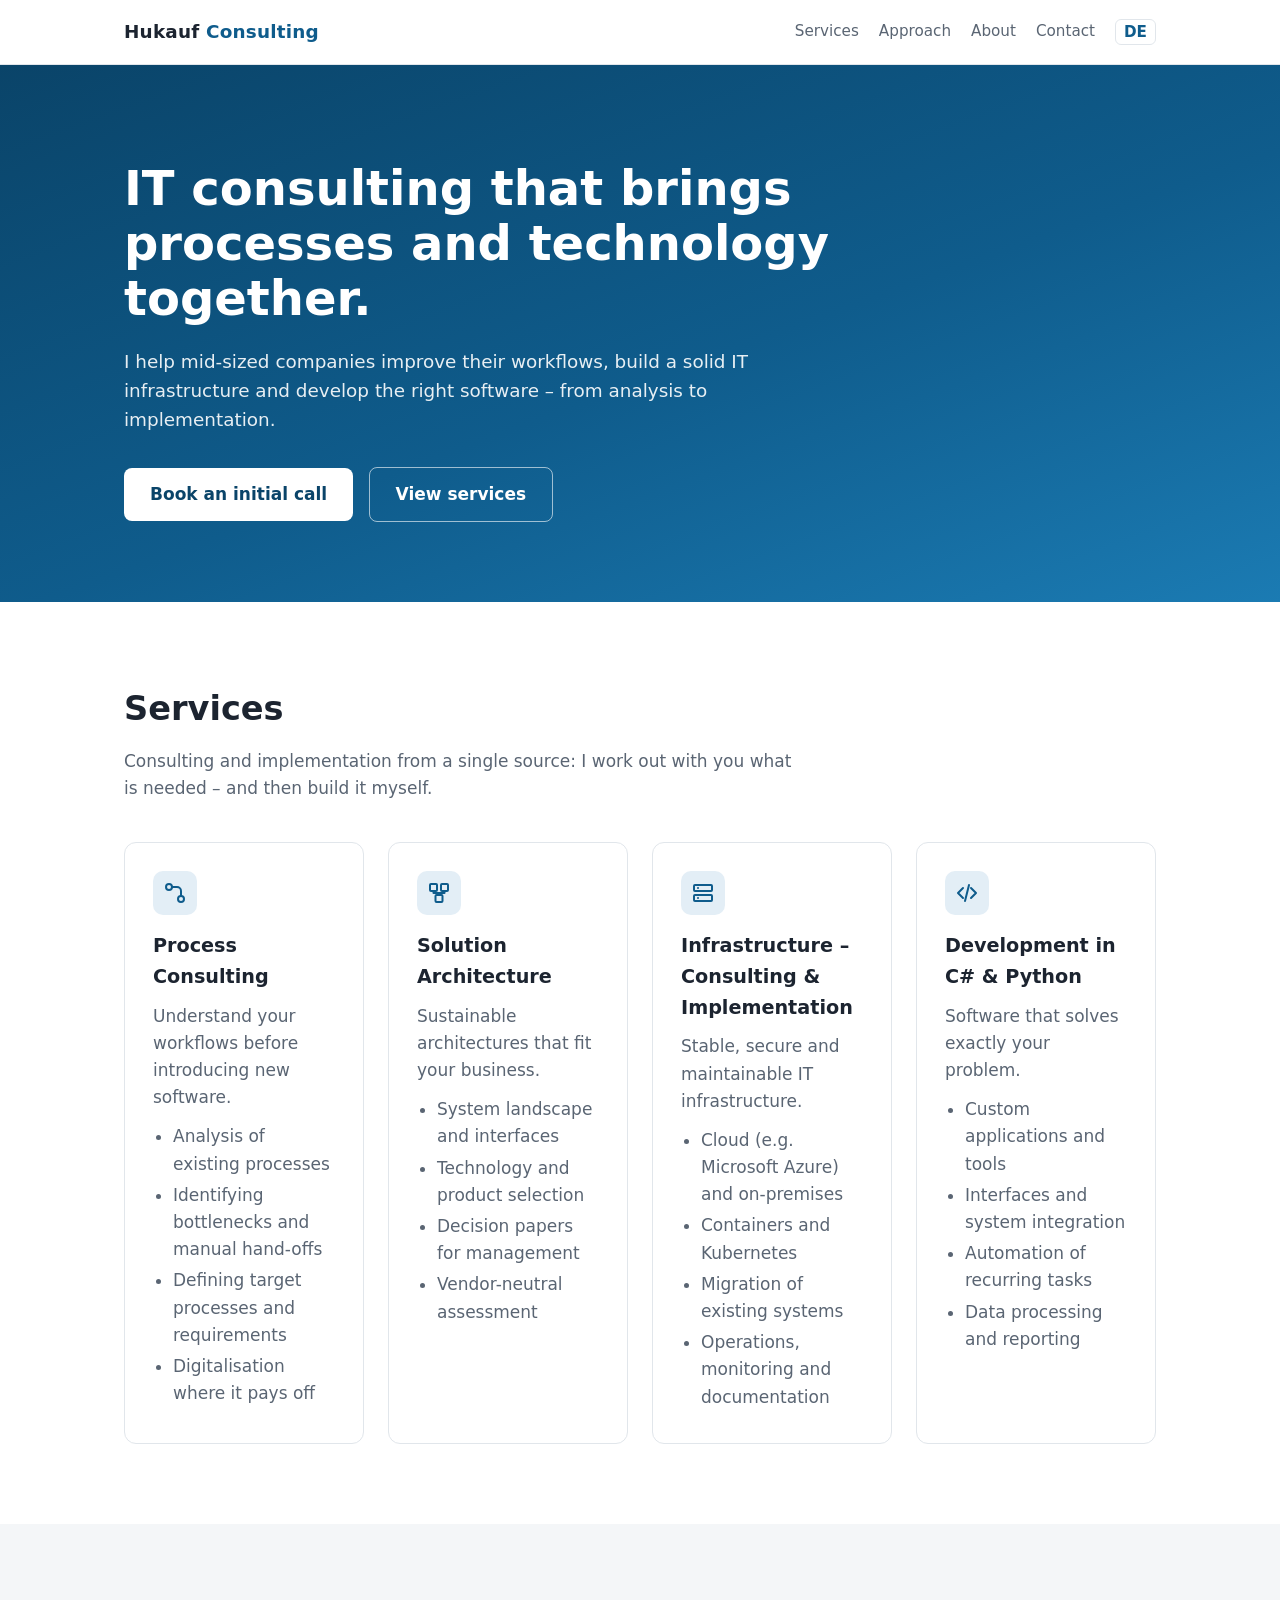
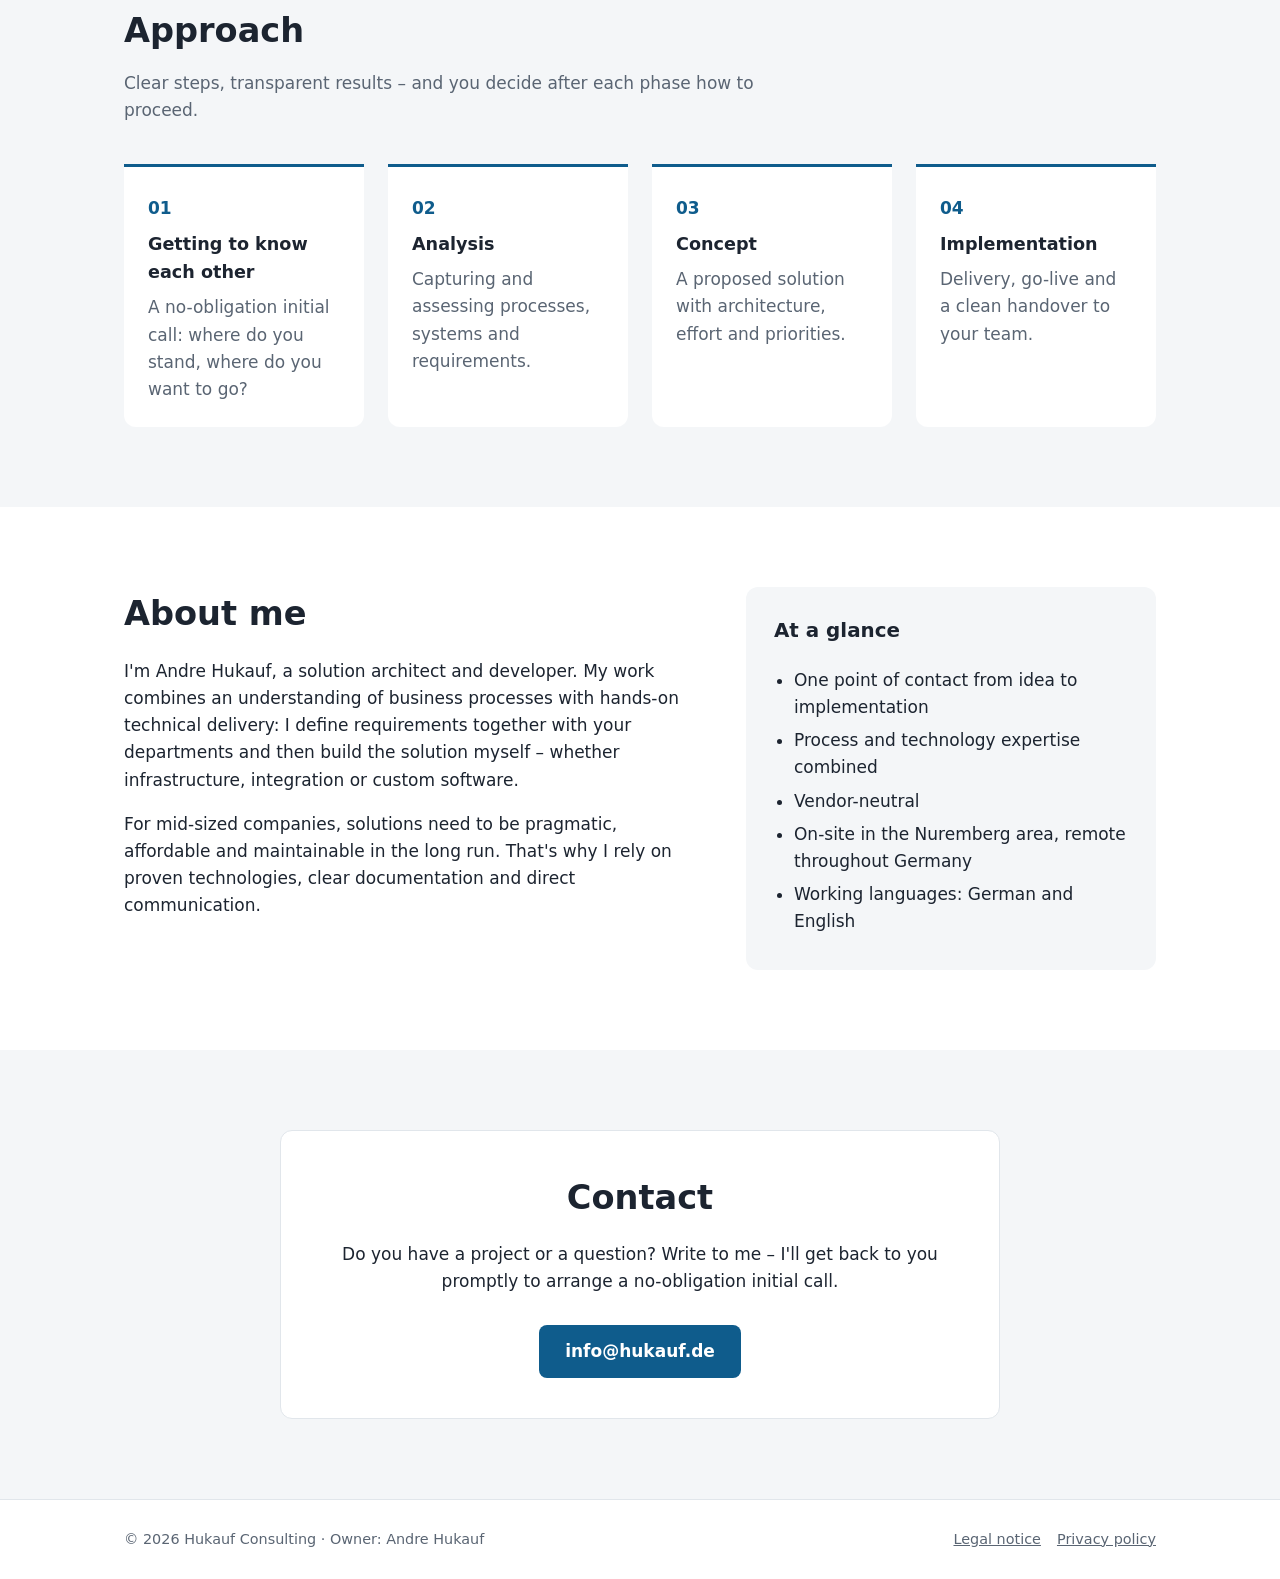
==== en/index.html @ 5e7fdeb1 "404-Seite, App-Icon und Barrierefreiheit - Zweisprachige 404-Seite - favicon.svg und apple-touch-ico" ====
<!DOCTYPE html>
<html lang="en">
<head>
  <meta charset="utf-8">
  <meta name="viewport" content="width=device-width, initial-scale=1">
  <title>Hukauf Consulting – IT &amp; Process Consulting in Nuremberg, Germany</title>
  <meta name="description" content="Hukauf Consulting: process consulting, solution architecture, IT infrastructure and software development in C# and Python for mid-sized companies – based near Nuremberg, Germany, working on-site and remotely.">
  <link rel="canonical" href="https://www.hukauf.de/en/">
  <link rel="alternate" hreflang="de" href="https://www.hukauf.de/">
  <link rel="alternate" hreflang="en" href="https://www.hukauf.de/en/">
  <link rel="alternate" hreflang="x-default" href="https://www.hukauf.de/">
  <link rel="stylesheet" href="../style.css">
  <meta property="og:type" content="website">
  <meta property="og:locale" content="en_US">
  <meta property="og:locale:alternate" content="de_DE">
  <meta property="og:site_name" content="Hukauf Consulting">
  <meta property="og:title" content="Hukauf Consulting – IT &amp; Process Consulting">
  <meta property="og:description" content="Process consulting, solution architecture, IT infrastructure and development in C# &amp; Python for mid-sized companies.">
  <meta property="og:url" content="https://www.hukauf.de/en/">
  <meta property="og:image" content="https://www.hukauf.de/og-image.png">
  <meta property="og:image:width" content="1200">
  <meta property="og:image:height" content="630">
  <meta name="twitter:card" content="summary_large_image">
  <script type="application/ld+json">
  {
    "@context": "https://schema.org",
    "@type": "ProfessionalService",
    "name": "Hukauf Consulting",
    "url": "https://www.hukauf.de/en/",
    "image": "https://www.hukauf.de/og-image.png",
    "email": "info@hukauf.de",
    "telephone": "+49 9152 9214561",
    "founder": { "@type": "Person", "name": "Andre Hukauf" },
    "address": {
      "@type": "PostalAddress",
      "streetAddress": "Am Schlosspark 9",
      "postalCode": "91247",
      "addressLocality": "Vorra",
      "addressRegion": "Bavaria",
      "addressCountry": "DE"
    },
    "areaServed": [
      { "@type": "City", "name": "Nuremberg" },
      { "@type": "AdministrativeArea", "name": "Middle Franconia" },
      { "@type": "Country", "name": "Germany" }
    ],
    "knowsAbout": ["Process consulting", "Solution architecture", "IT infrastructure", "Microsoft Azure", "Kubernetes", "C#", "Python"],
    "description": "Process consulting, solution architecture, IT infrastructure and software development in C# and Python for mid-sized companies."
  }
  </script>
  <link rel="icon" href="/favicon.svg" type="image/svg+xml">
  <link rel="apple-touch-icon" href="/apple-touch-icon.png">
  <meta name="theme-color" content="#0f5c8c">
</head>
<body>
<a class="skip-link" href="#main">Skip to content</a>

<header class="site-header">
  <div class="container">
    <a class="logo" href="#main">Hukauf <span>Consulting</span></a>
    <nav class="nav" aria-label="Main navigation">
      <a href="#services">Services</a>
      <a href="#approach">Approach</a>
      <a href="#about">About</a>
      <a href="#contact">Contact</a>
      <a class="lang" href="../" hreflang="de" lang="de" title="Deutsche Version">DE</a>
    </nav>
  </div>
</header>

<main id="main">

  <section class="hero">
    <div class="container">
      <h1>IT consulting that brings processes and technology together.</h1>
      <p>I help mid-sized companies improve their workflows, build a solid IT infrastructure and develop the right software – from analysis to implementation.</p>
      <a class="btn" href="#contact">Book an initial call</a>
      <a class="btn btn-secondary" href="#services">View services</a>
    </div>
  </section>

  <section id="services">
    <div class="container">
      <h2 class="section-title">Services</h2>
      <p class="section-lead">Consulting and implementation from a single source: I work out with you what is needed – and then build it myself.</p>

      <div class="grid">
        <div class="card">
          <div class="icon" aria-hidden="true">
            <svg aria-hidden="true" focusable="false" viewBox="0 0 24 24" fill="none" stroke="currentColor" stroke-width="2" stroke-linecap="round" stroke-linejoin="round"><circle cx="6" cy="6" r="3"/><circle cx="18" cy="18" r="3"/><path d="M9 6h5a4 4 0 0 1 4 4v5"/></svg>
          </div>
          <h3>Process Consulting</h3>
          <p>Understand your workflows before introducing new software.</p>
          <ul>
            <li>Analysis of existing processes</li>
            <li>Identifying bottlenecks and manual hand-offs</li>
            <li>Defining target processes and requirements</li>
            <li>Digitalisation where it pays off</li>
          </ul>
        </div>

        <div class="card">
          <div class="icon" aria-hidden="true">
            <svg aria-hidden="true" focusable="false" viewBox="0 0 24 24" fill="none" stroke="currentColor" stroke-width="2" stroke-linecap="round" stroke-linejoin="round"><rect x="3" y="3" width="7" height="7" rx="1"/><rect x="14" y="3" width="7" height="7" rx="1"/><rect x="8.5" y="14" width="7" height="7" rx="1"/><path d="M6.5 10v2h11v-2M12 12v2"/></svg>
          </div>
          <h3>Solution Architecture</h3>
          <p>Sustainable architectures that fit your business.</p>
          <ul>
            <li>System landscape and interfaces</li>
            <li>Technology and product selection</li>
            <li>Decision papers for management</li>
            <li>Vendor-neutral assessment</li>
          </ul>
        </div>

        <div class="card">
          <div class="icon" aria-hidden="true">
            <svg aria-hidden="true" focusable="false" viewBox="0 0 24 24" fill="none" stroke="currentColor" stroke-width="2" stroke-linecap="round" stroke-linejoin="round"><rect x="3" y="4" width="18" height="6" rx="1"/><rect x="3" y="14" width="18" height="6" rx="1"/><path d="M7 7h.01M7 17h.01"/></svg>
          </div>
          <h3>Infrastructure – Consulting &amp; Implementation</h3>
          <p>Stable, secure and maintainable IT infrastructure.</p>
          <ul>
            <li>Cloud (e.g. Microsoft Azure) and on-premises</li>
            <li>Containers and Kubernetes</li>
            <li>Migration of existing systems</li>
            <li>Operations, monitoring and documentation</li>
          </ul>
        </div>

        <div class="card">
          <div class="icon" aria-hidden="true">
            <svg aria-hidden="true" focusable="false" viewBox="0 0 24 24" fill="none" stroke="currentColor" stroke-width="2" stroke-linecap="round" stroke-linejoin="round"><path d="M8 7l-5 5 5 5M16 7l5 5-5 5M14 4l-4 16"/></svg>
          </div>
          <h3>Development in C# &amp; Python</h3>
          <p>Software that solves exactly your problem.</p>
          <ul>
            <li>Custom applications and tools</li>
            <li>Interfaces and system integration</li>
            <li>Automation of recurring tasks</li>
            <li>Data processing and reporting</li>
          </ul>
        </div>
      </div>
    </div>
  </section>

  <section id="approach" class="alt">
    <div class="container">
      <h2 class="section-title">Approach</h2>
      <p class="section-lead">Clear steps, transparent results – and you decide after each phase how to proceed.</p>

      <div class="steps">
        <div class="step">
          <h3>Getting to know each other</h3>
          <p>A no-obligation initial call: where do you stand, where do you want to go?</p>
        </div>
        <div class="step">
          <h3>Analysis</h3>
          <p>Capturing and assessing processes, systems and requirements.</p>
        </div>
        <div class="step">
          <h3>Concept</h3>
          <p>A proposed solution with architecture, effort and priorities.</p>
        </div>
        <div class="step">
          <h3>Implementation</h3>
          <p>Delivery, go-live and a clean handover to your team.</p>
        </div>
      </div>
    </div>
  </section>

  <section id="about">
    <div class="container about">
      <div>
        <h2 class="section-title">About me</h2>
        <p>I'm Andre Hukauf, a solution architect and developer. My work combines an understanding of business processes with hands-on technical delivery: I define requirements together with your departments and then build the solution myself – whether infrastructure, integration or custom software.</p>
        <p>For mid-sized companies, solutions need to be pragmatic, affordable and maintainable in the long run. That's why I rely on proven technologies, clear documentation and direct communication.</p>
      </div>
      <div class="facts">
        <h3>At a glance</h3>
        <ul>
          <li>One point of contact from idea to implementation</li>
          <li>Process and technology expertise combined</li>
          <li>Vendor-neutral</li>
          <li>On-site in the Nuremberg area, remote throughout Germany</li>
          <li>Working languages: German and English</li>
        </ul>
      </div>
    </div>
  </section>

  <section id="contact" class="alt">
    <div class="container">
      <div class="contact-box">
        <h2 class="section-title">Contact</h2>
        <p>Do you have a project or a question? Write to me – I'll get back to you promptly to arrange a no-obligation initial call.</p>
        <a class="btn" href="mailto:info@hukauf.de">info@hukauf.de</a>
      </div>
    </div>
  </section>

</main>

<footer class="site-footer">
  <div class="container">
    <span>© 2026 Hukauf Consulting · Owner: Andre Hukauf</span>
    <span><a href="legal-notice.html">Legal notice</a><a href="privacy.html">Privacy policy</a></span>
  </div>
</footer>

</body>
</html>
---- style.css ----
:root {
  --bg: #ffffff;
  --bg-alt: #f4f6f8;
  --text: #1c2430;
  --muted: #5a6573;
  --accent: #0f5c8c;
  --accent-dark: #0a4469;
  --border: #e1e6eb;
  --radius: 12px;
  --max: 1080px;
}

* { box-sizing: border-box; }

html { scroll-behavior: smooth; }

@media (prefers-reduced-motion: reduce) {
  html { scroll-behavior: auto; }
}

/* Barrierefreiheit */
.skip-link {
  position: absolute;
  left: 12px;
  top: -60px;
  z-index: 100;
  background: var(--accent-dark);
  color: #fff;
  padding: 10px 16px;
  border-radius: 6px;
  font-weight: 600;
  text-decoration: none;
}
.skip-link:focus { top: 12px; color: #fff; }

a:focus-visible,
button:focus-visible {
  outline: 3px solid var(--accent);
  outline-offset: 3px;
  border-radius: 4px;
}
.hero a:focus-visible { outline-color: #ffffff; }

#main, section[id] { scroll-margin-top: 80px; }

body {
  margin: 0;
  font-family: system-ui, -apple-system, "Segoe UI", Roboto, "Helvetica Neue", Arial, sans-serif;
  font-size: 17px;
  line-height: 1.6;
  color: var(--text);
  background: var(--bg);
}

a { color: var(--accent); }
a:hover { color: var(--accent-dark); }

.container {
  width: 100%;
  max-width: var(--max);
  margin: 0 auto;
  padding: 0 24px;
}

/* Header */
.site-header {
  position: sticky;
  top: 0;
  z-index: 10;
  background: rgba(255, 255, 255, 0.95);
  border-bottom: 1px solid var(--border);
  backdrop-filter: blur(6px);
}
.site-header .container {
  display: flex;
  align-items: center;
  justify-content: space-between;
  min-height: 64px;
  gap: 16px;
  flex-wrap: wrap;
}
.logo {
  font-weight: 700;
  font-size: 1.15rem;
  color: var(--text);
  text-decoration: none;
  letter-spacing: 0.2px;
}
.logo span { color: var(--accent); }
.nav { display: flex; gap: 20px; flex-wrap: wrap; }
.nav a {
  color: var(--muted);
  text-decoration: none;
  font-size: 0.95rem;
}
.nav a:hover { color: var(--accent); }
.nav a.lang {
  border: 1px solid var(--border);
  border-radius: 6px;
  padding: 0 8px;
  font-weight: 600;
  color: var(--accent);
}

/* Hero */
.hero {
  padding: 96px 0 80px;
  background: linear-gradient(160deg, #0a4469 0%, #0f5c8c 55%, #1b7bb3 100%);
  color: #fff;
}
.hero h1 {
  font-size: clamp(2rem, 4.5vw, 3rem);
  line-height: 1.15;
  margin: 0 0 20px;
  max-width: 760px;
}
.hero p {
  font-size: 1.15rem;
  max-width: 680px;
  margin: 0 0 32px;
  color: rgba(255, 255, 255, 0.9);
}
.btn {
  display: inline-block;
  padding: 13px 26px;
  border-radius: 8px;
  font-weight: 600;
  text-decoration: none;
  background: #fff;
  color: var(--accent-dark);
}
.btn:hover { background: #e8f1f7; color: var(--accent-dark); }
.btn-secondary {
  background: transparent;
  color: #fff;
  border: 1px solid rgba(255, 255, 255, 0.6);
  margin-left: 10px;
}
.btn-secondary:hover { background: rgba(255, 255, 255, 0.1); color: #fff; }

/* Sections */
section { padding: 80px 0; }
section.alt { background: var(--bg-alt); }
.section-title {
  font-size: clamp(1.6rem, 3vw, 2.1rem);
  margin: 0 0 12px;
}
.section-lead {
  color: var(--muted);
  max-width: 680px;
  margin: 0 0 40px;
}

/* Cards */
.grid {
  display: grid;
  grid-template-columns: repeat(auto-fit, minmax(240px, 1fr));
  gap: 24px;
}
.card {
  background: var(--bg);
  border: 1px solid var(--border);
  border-radius: var(--radius);
  padding: 28px;
}
.card h3 { margin: 0 0 10px; font-size: 1.2rem; }
.card p { margin: 0 0 12px; color: var(--muted); }
.card ul { margin: 0; padding-left: 20px; color: var(--muted); }
.card li { margin-bottom: 4px; }
.icon {
  width: 44px;
  height: 44px;
  border-radius: 10px;
  background: #e3eef6;
  color: var(--accent);
  display: flex;
  align-items: center;
  justify-content: center;
  margin-bottom: 16px;
}
.icon svg { width: 24px; height: 24px; }

/* Steps */
.steps {
  display: grid;
  grid-template-columns: repeat(auto-fit, minmax(220px, 1fr));
  gap: 24px;
  counter-reset: step;
}
.step {
  position: relative;
  padding: 28px 24px 24px;
  border-top: 3px solid var(--accent);
  background: var(--bg);
  border-radius: 0 0 var(--radius) var(--radius);
}
.step::before {
  counter-increment: step;
  content: counter(step, decimal-leading-zero);
  display: block;
  font-weight: 700;
  color: var(--accent);
  margin-bottom: 8px;
}
.step h3 { margin: 0 0 8px; font-size: 1.1rem; }
.step p { margin: 0; color: var(--muted); }

/* About */
.about {
  display: grid;
  grid-template-columns: 1.4fr 1fr;
  gap: 48px;
  align-items: start;
}
.facts {
  background: var(--bg-alt);
  border-radius: var(--radius);
  padding: 28px;
}
.facts h3 { margin-top: 0; }
.facts ul { margin: 0; padding-left: 20px; }
.facts li { margin-bottom: 6px; }

/* Contact */
.contact-box {
  background: var(--bg);
  border: 1px solid var(--border);
  border-radius: var(--radius);
  padding: 40px;
  text-align: center;
  max-width: 720px;
  margin: 0 auto;
}
.contact-box .btn {
  background: var(--accent);
  color: #fff;
  margin-top: 12px;
}
.contact-box .btn:hover { background: var(--accent-dark); }

/* Legal pages */
.legal { padding: 64px 0 80px; }
.legal h1 { margin-top: 0; }
.legal h2 { margin-top: 36px; font-size: 1.3rem; }
.legal .container { max-width: 800px; }

/* Footer */
.site-footer {
  border-top: 1px solid var(--border);
  padding: 28px 0;
  color: var(--muted);
  font-size: 0.9rem;
}
.site-footer .container {
  display: flex;
  justify-content: space-between;
  flex-wrap: wrap;
  gap: 12px;
}
.site-footer a { color: var(--muted); margin-left: 16px; }
.site-footer a:first-child { margin-left: 0; }

@media (max-width: 760px) {
  body { font-size: 16px; }
  .hero { padding: 64px 0 56px; }
  section { padding: 56px 0; }
  .about { grid-template-columns: 1fr; gap: 28px; }
  .btn-secondary { margin-left: 0; margin-top: 10px; }
  .nav { gap: 14px; }
  .contact-box { padding: 28px 20px; }
}
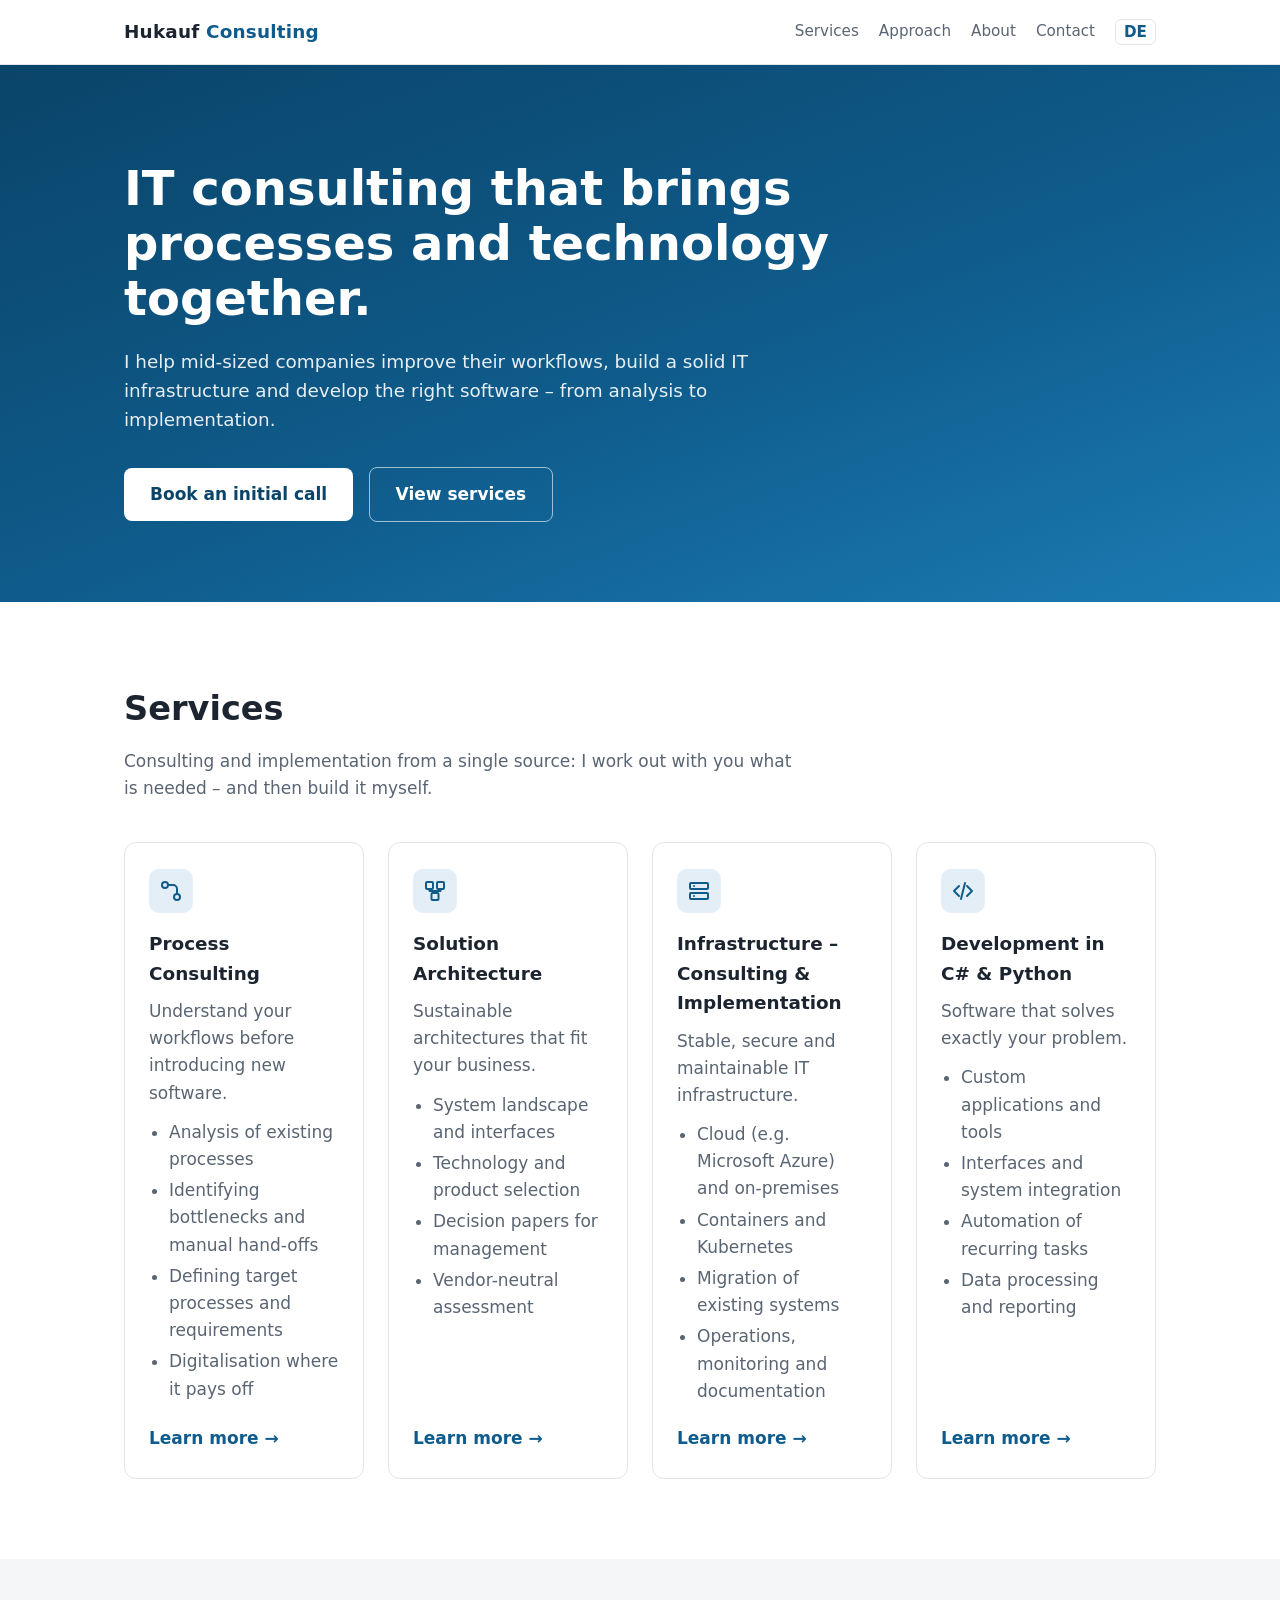
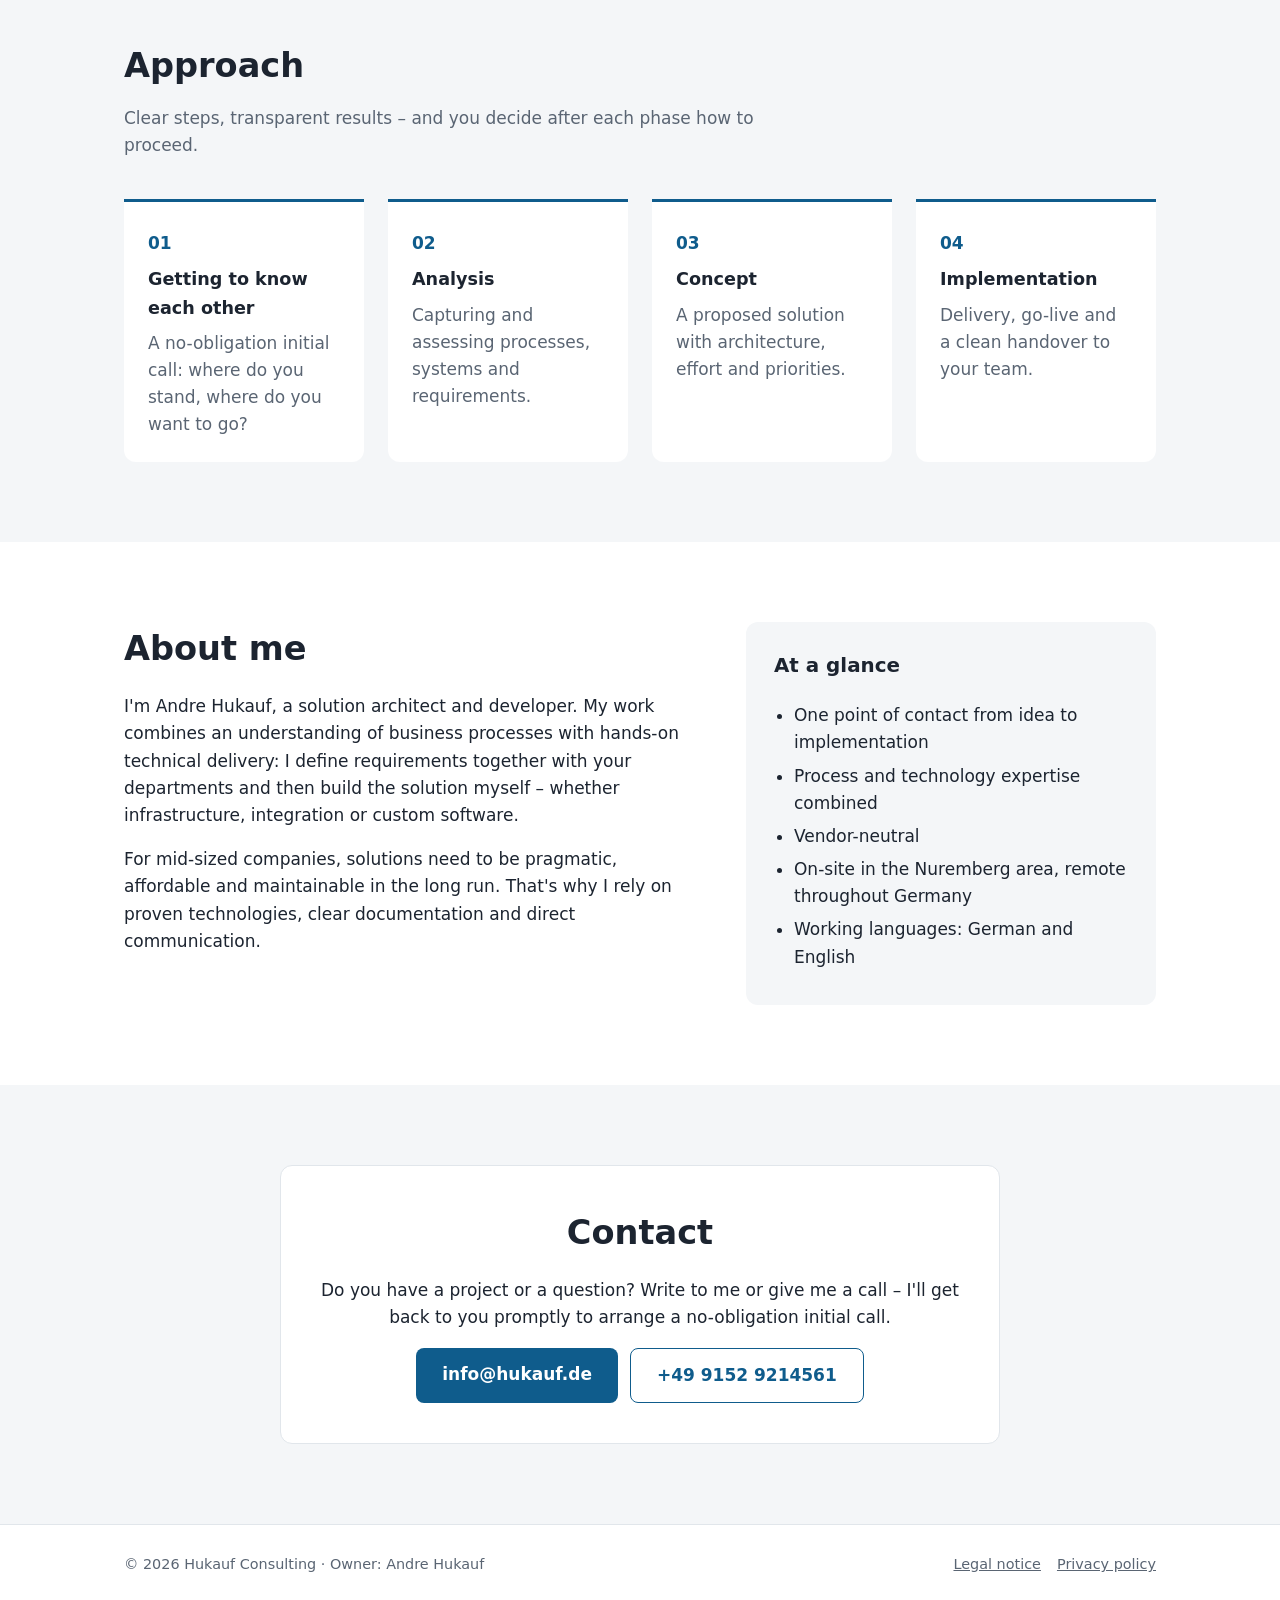
==== commit 78e2eec4: "Leistungs-Unterseiten (DE/EN) und Telefon im Kontaktbereich - Je vier Unterseiten unter /leistungen/" ====
--- a/en/index.html
+++ b/en/index.html
@@ -97,6 +97,7 @@
             <li>Defining target processes and requirements</li>
             <li>Digitalisation where it pays off</li>
           </ul>
+          <a class="more" href="/en/services/process-consulting.html">Learn more<span class="visually-hidden">: Process Consulting</span> →</a>
         </div>
 
         <div class="card">
@@ -111,6 +112,7 @@
             <li>Decision papers for management</li>
             <li>Vendor-neutral assessment</li>
           </ul>
+          <a class="more" href="/en/services/solution-architecture.html">Learn more<span class="visually-hidden">: Solution Architecture</span> →</a>
         </div>
 
         <div class="card">
@@ -125,6 +127,7 @@
             <li>Migration of existing systems</li>
             <li>Operations, monitoring and documentation</li>
           </ul>
+          <a class="more" href="/en/services/infrastructure.html">Learn more<span class="visually-hidden">: Infrastructure</span> →</a>
         </div>
 
         <div class="card">
@@ -139,6 +142,7 @@
             <li>Automation of recurring tasks</li>
             <li>Data processing and reporting</li>
           </ul>
+          <a class="more" href="/en/services/software-development.html">Learn more<span class="visually-hidden">: Software Development</span> →</a>
         </div>
       </div>
     </div>
@@ -194,8 +198,11 @@
     <div class="container">
       <div class="contact-box">
         <h2 class="section-title">Contact</h2>
-        <p>Do you have a project or a question? Write to me – I'll get back to you promptly to arrange a no-obligation initial call.</p>
-        <a class="btn" href="mailto:info@hukauf.de">info@hukauf.de</a>
+        <p>Do you have a project or a question? Write to me or give me a call – I'll get back to you promptly to arrange a no-obligation initial call.</p>
+        <div class="contact-actions">
+          <a class="btn" href="mailto:info@hukauf.de">info@hukauf.de</a>
+          <a class="btn btn-outline" href="tel:+4991529214561">+49 9152 9214561</a>
+        </div>
       </div>
     </div>
   </section>
--- a/style.css
+++ b/style.css
@@ -269,3 +269,97 @@
   .nav { gap: 14px; }
   .contact-box { padding: 28px 20px; }
 }
+
+/* Kontakt-Buttons */
+.contact-actions {
+  display: flex;
+  flex-wrap: wrap;
+  justify-content: center;
+  gap: 12px;
+  margin-top: 12px;
+}
+.contact-actions .btn { margin-top: 0; }
+.btn-outline {
+  background: transparent;
+  color: var(--accent);
+  border: 1px solid var(--accent);
+}
+.btn-outline:hover { background: #e8f1f7; color: var(--accent-dark); }
+.contact-box .btn-outline { background: transparent; color: var(--accent); }
+.contact-box .btn-outline:hover { background: #e8f1f7; color: var(--accent-dark); }
+
+/* "Mehr erfahren"-Link in Karten */
+.card { display: flex; flex-direction: column; padding: 26px 24px; }
+.card h3 { font-size: 1.15rem; }
+.card li { hyphens: auto; -webkit-hyphens: auto; }
+.card .more {
+  margin-top: auto;
+  padding-top: 16px;
+  font-weight: 600;
+  text-decoration: none;
+}
+.card .more:hover { text-decoration: underline; }
+.visually-hidden {
+  position: absolute !important;
+  width: 1px; height: 1px;
+  overflow: hidden;
+  clip: rect(0 0 0 0);
+  white-space: nowrap;
+}
+
+/* Leistungs-Unterseiten */
+.page-hero {
+  padding: 56px 0 48px;
+  background: linear-gradient(160deg, #0a4469 0%, #0f5c8c 55%, #1b7bb3 100%);
+  color: #fff;
+}
+.page-hero h1 {
+  font-size: clamp(1.9rem, 4vw, 2.6rem);
+  line-height: 1.2;
+  margin: 12px 0 16px;
+}
+.page-hero p {
+  max-width: 760px;
+  margin: 0;
+  font-size: 1.1rem;
+  color: rgba(255, 255, 255, 0.92);
+}
+.breadcrumb { font-size: 0.9rem; color: rgba(255, 255, 255, 0.8); }
+.breadcrumb a { color: #fff; }
+.page-hero a:focus-visible { outline-color: #fff; }
+.page-body { padding: 56px 0 72px; }
+.content { max-width: 820px; }
+.content h2 { font-size: 1.4rem; margin: 40px 0 14px; }
+.content h2:first-child { margin-top: 0; }
+.checklist { list-style: none; padding: 0; margin: 0; }
+.checklist li {
+  position: relative;
+  padding-left: 30px;
+  margin-bottom: 10px;
+}
+.checklist li::before {
+  content: "";
+  position: absolute;
+  left: 4px;
+  top: 0.45em;
+  width: 12px;
+  height: 7px;
+  border-left: 2.5px solid var(--accent);
+  border-bottom: 2.5px solid var(--accent);
+  transform: rotate(-45deg);
+}
+.cta-box {
+  margin-top: 48px;
+  padding: 32px;
+  border-radius: var(--radius);
+  background: var(--bg-alt);
+  text-align: center;
+}
+.cta-box h2 { margin-top: 0; }
+.cta-box .btn { background: var(--accent); color: #fff; }
+.cta-box .btn:hover { background: var(--accent-dark); color: #fff; }
+.cta-box .btn-outline { background: transparent; color: var(--accent); }
+.cta-box .btn-outline:hover { background: #e8f1f7; color: var(--accent-dark); }
+.related { margin-top: 40px; }
+.related ul { padding-left: 20px; }
+.related li { margin-bottom: 6px; }
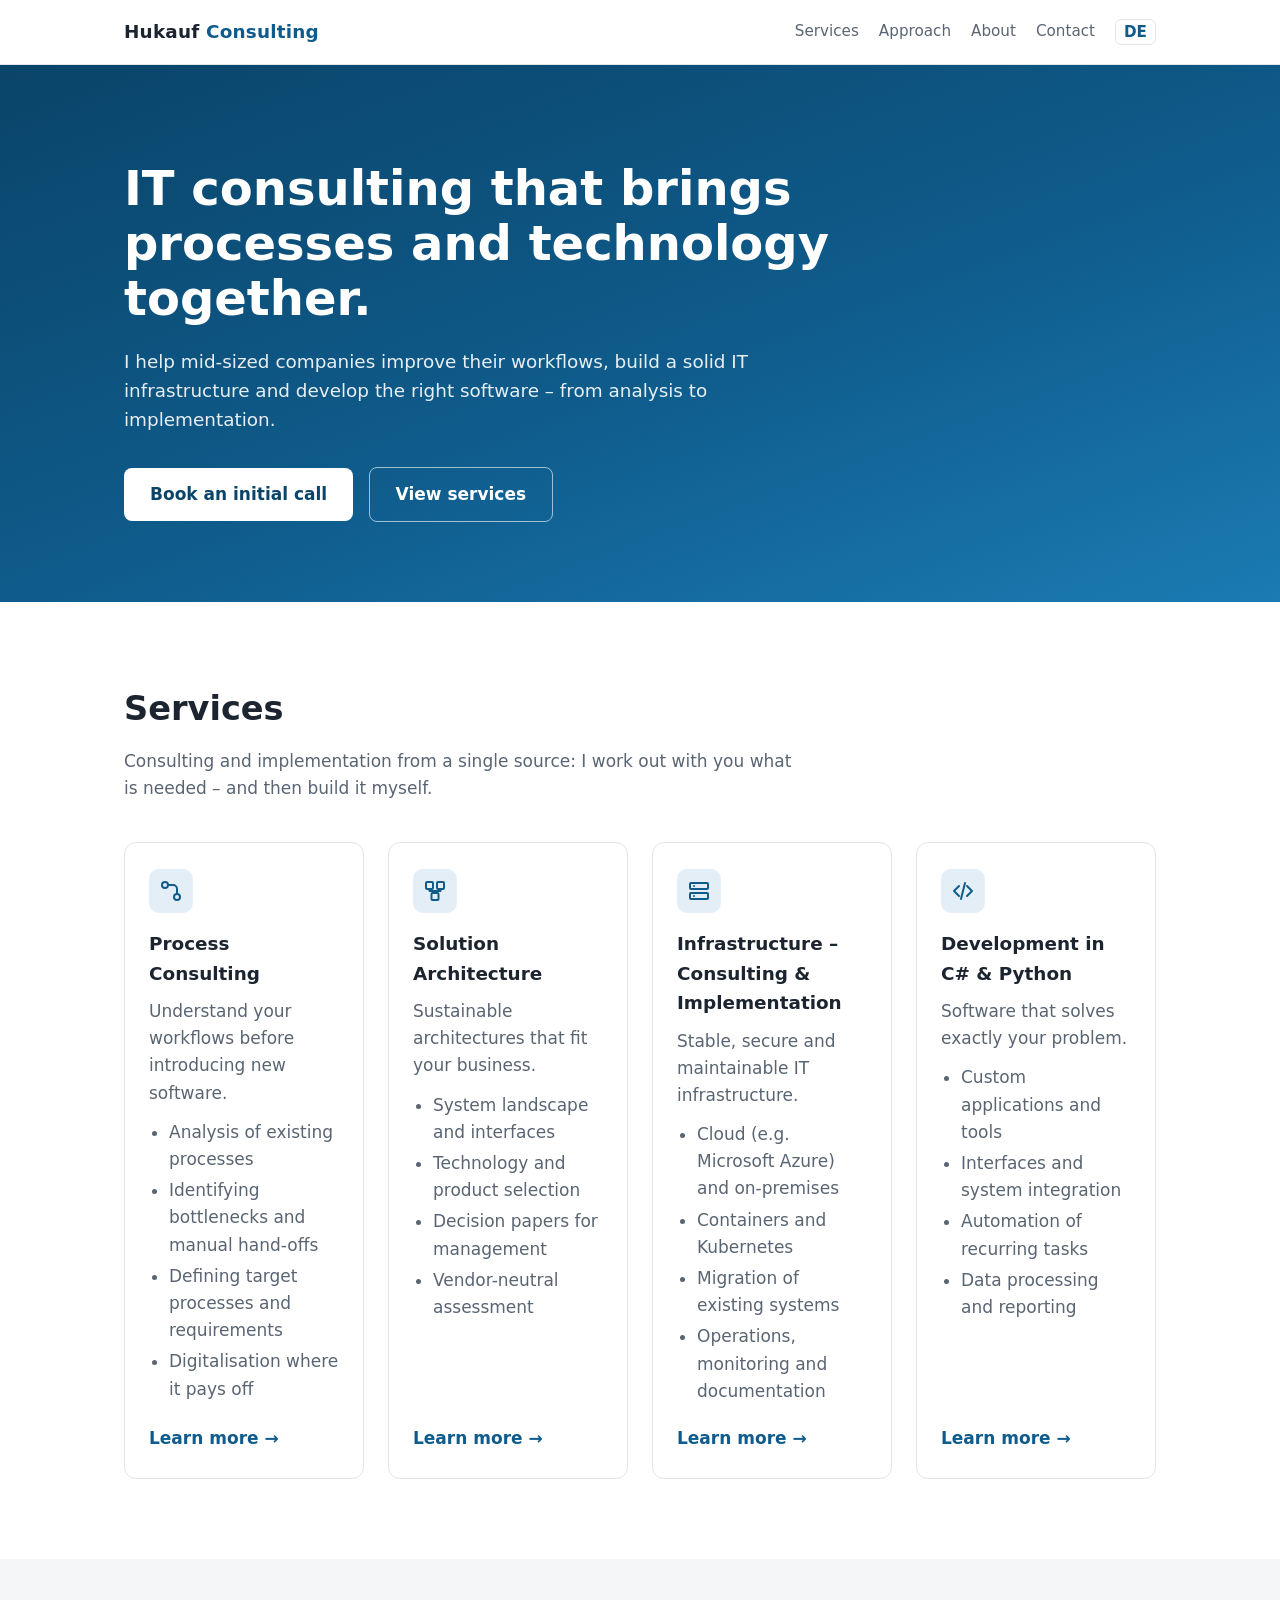
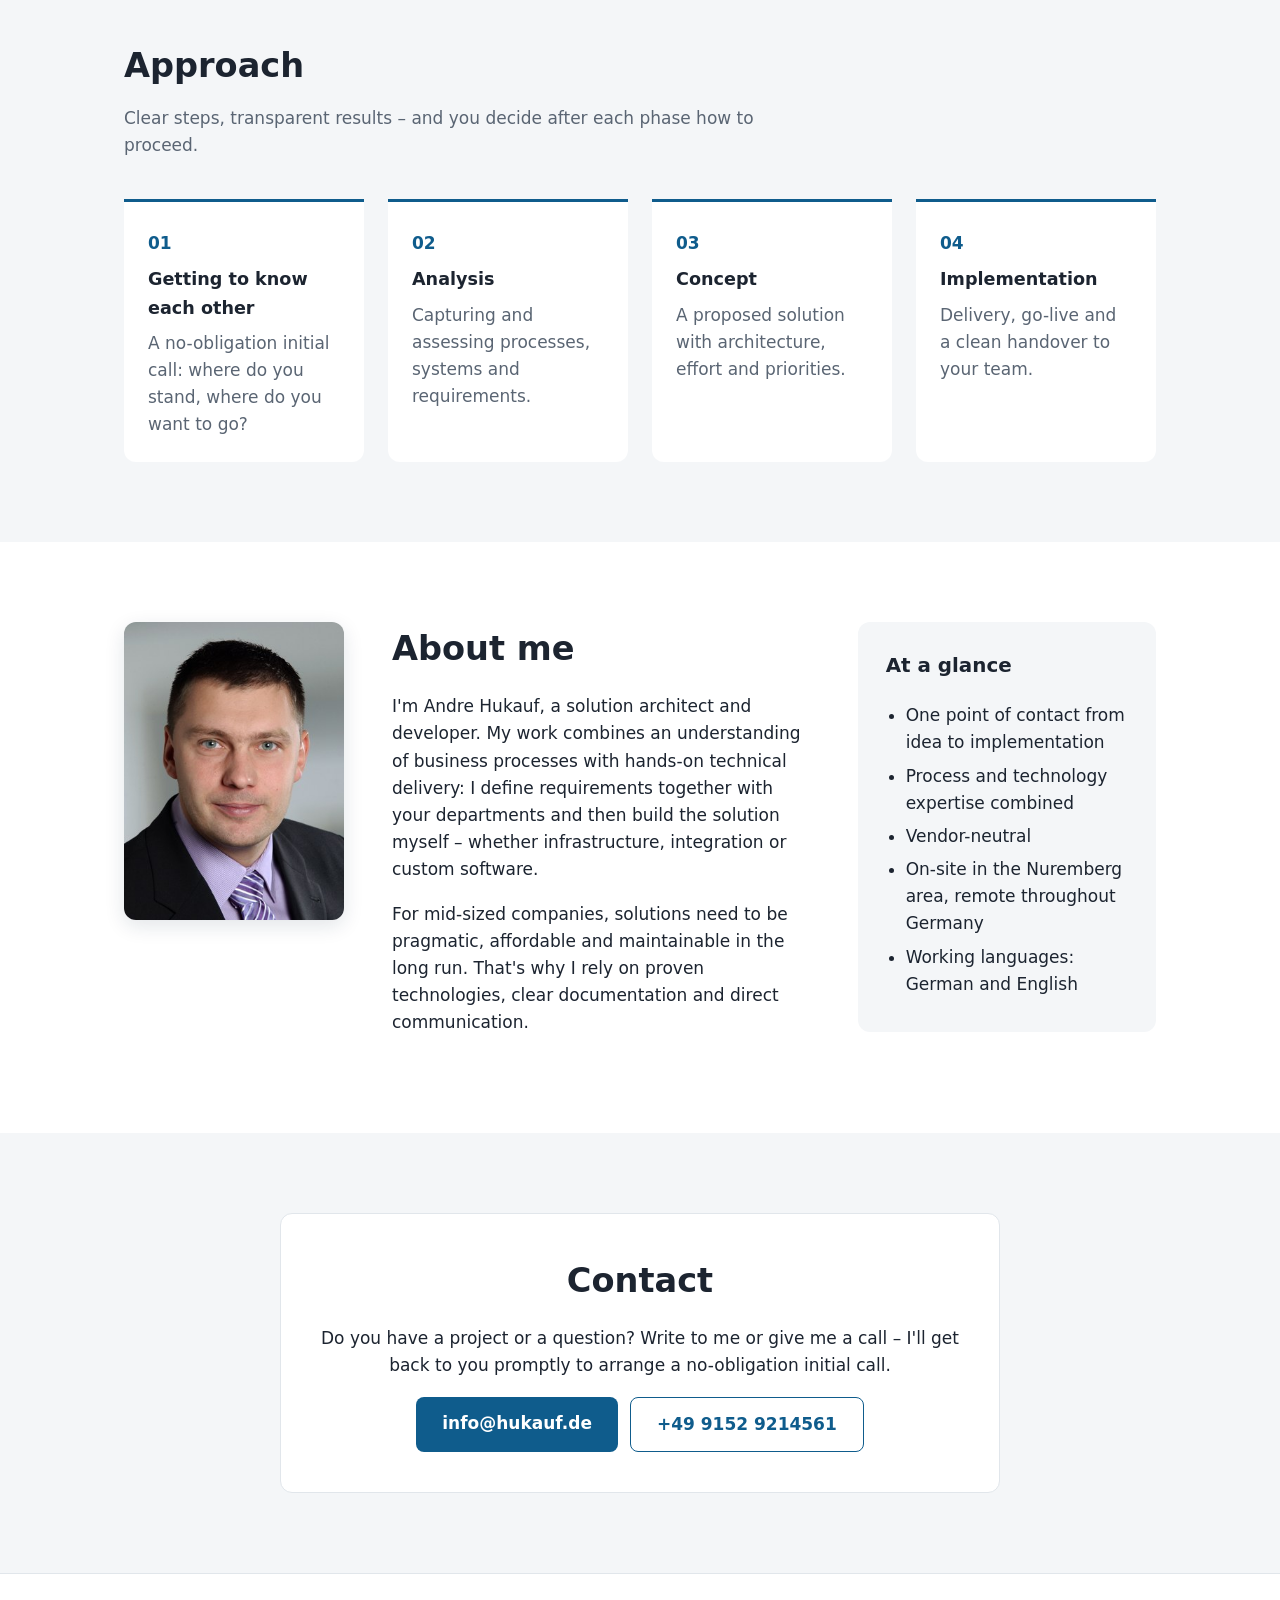
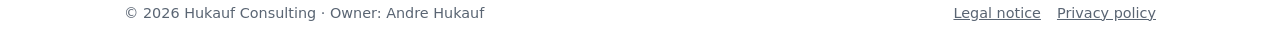
==== commit 9fa9aa78: "Porträtfoto im Bereich Über mich (DE/EN) Co-Authored-By: Claude Opus 5.5 <noreply@anthropic.com> Cla" ====
--- a/en/index.html
+++ b/en/index.html
@@ -30,7 +30,7 @@
     "image": "https://www.hukauf.de/og-image.png",
     "email": "info@hukauf.de",
     "telephone": "+49 9152 9214561",
-    "founder": { "@type": "Person", "name": "Andre Hukauf" },
+    "founder": { "@type": "Person", "name": "Andre Hukauf", "image": "https://www.hukauf.de/img/andre-hukauf.jpg" },
     "address": {
       "@type": "PostalAddress",
       "streetAddress": "Am Schlosspark 9",
@@ -176,6 +176,7 @@
 
   <section id="about">
     <div class="container about">
+      <img class="portrait" src="/img/andre-hukauf.jpg" width="314" height="425" alt="Portrait of Andre Hukauf" loading="lazy" decoding="async">
       <div>
         <h2 class="section-title">About me</h2>
         <p>I'm Andre Hukauf, a solution architect and developer. My work combines an understanding of business processes with hands-on technical delivery: I define requirements together with your departments and then build the solution myself – whether infrastructure, integration or custom software.</p>
--- a/style.css
+++ b/style.css
@@ -208,7 +208,7 @@
 /* About */
 .about {
   display: grid;
-  grid-template-columns: 1.4fr 1fr;
+  grid-template-columns: 220px 1.4fr 1fr;
   gap: 48px;
   align-items: start;
 }
@@ -220,6 +220,13 @@
 .facts h3 { margin-top: 0; }
 .facts ul { margin: 0; padding-left: 20px; }
 .facts li { margin-bottom: 6px; }
+
+.portrait {
+  width: 100%;
+  height: auto;
+  border-radius: var(--radius);
+  box-shadow: 0 6px 20px rgba(16, 40, 64, 0.12);
+}
 
 /* Contact */
 .contact-box {
@@ -265,6 +272,7 @@
   .hero { padding: 64px 0 56px; }
   section { padding: 56px 0; }
   .about { grid-template-columns: 1fr; gap: 28px; }
+  .portrait { max-width: 220px; }
   .btn-secondary { margin-left: 0; margin-top: 10px; }
   .nav { gap: 14px; }
   .contact-box { padding: 28px 20px; }
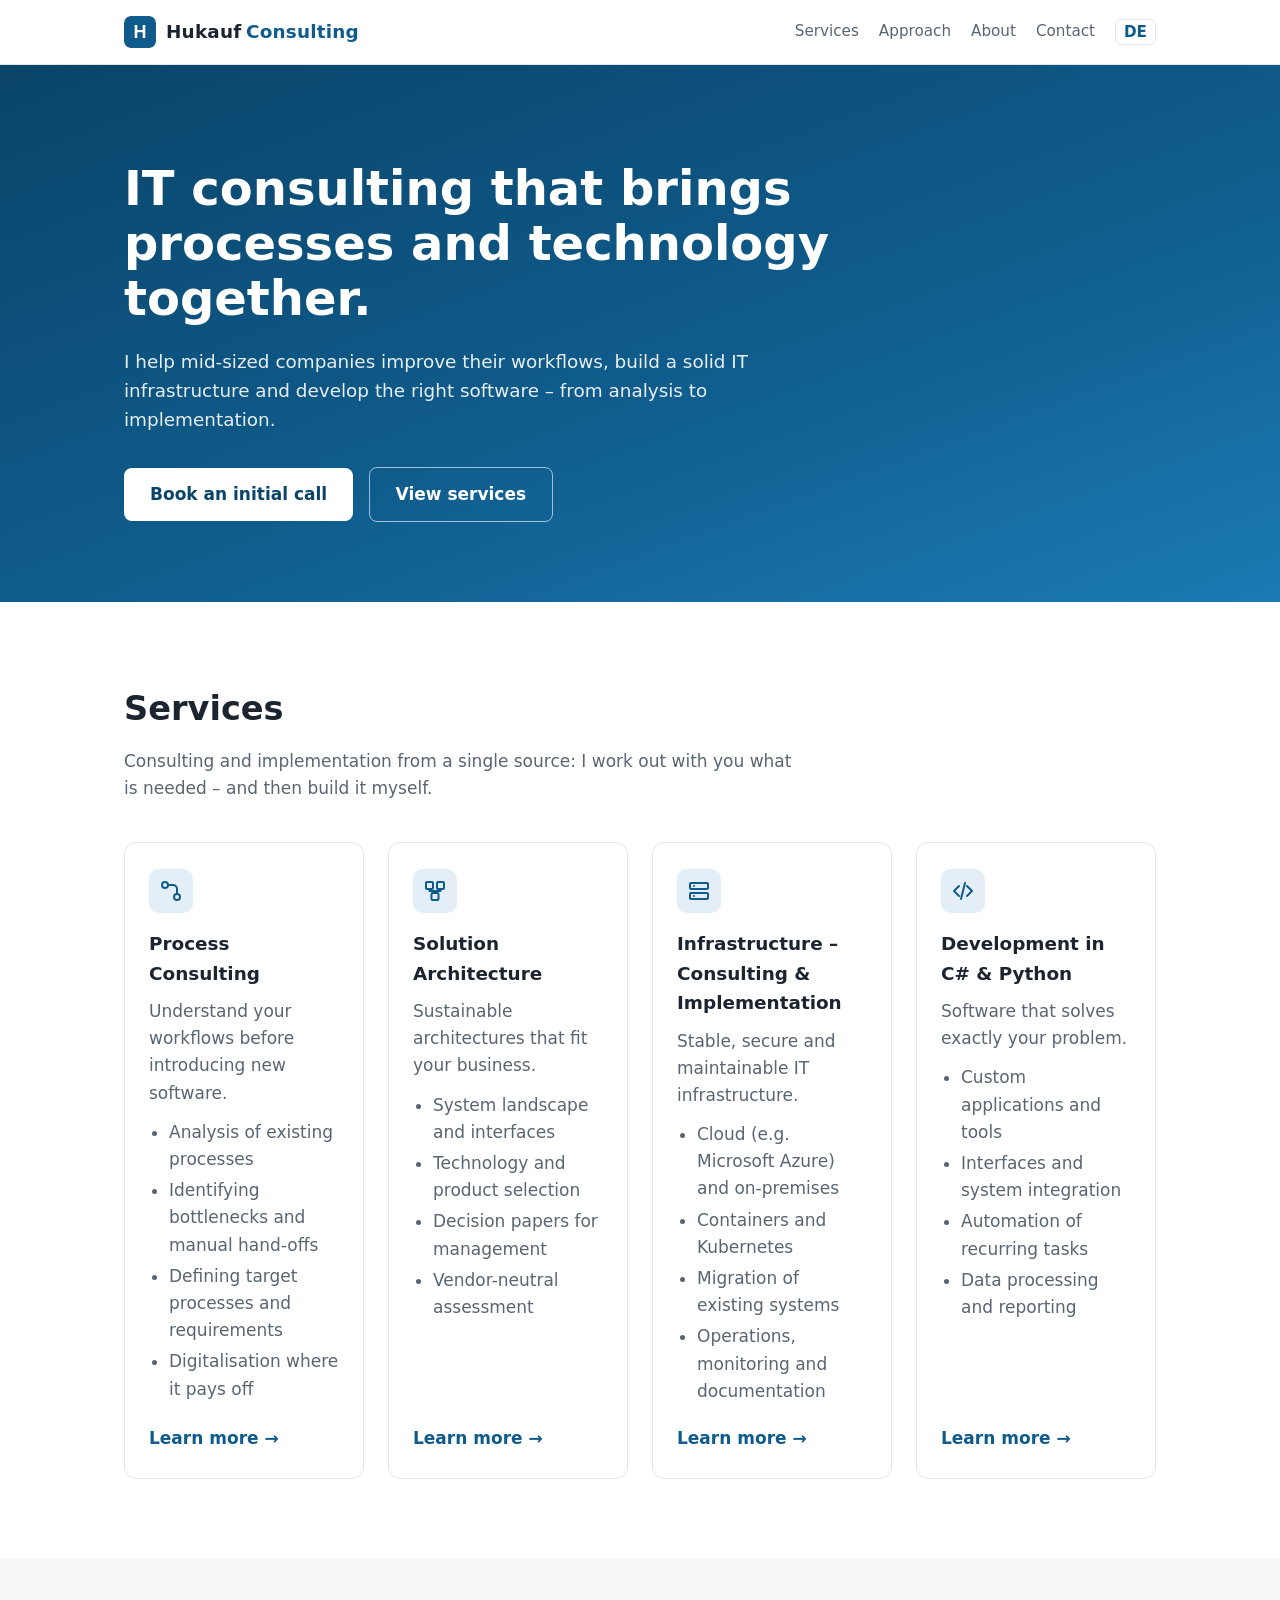
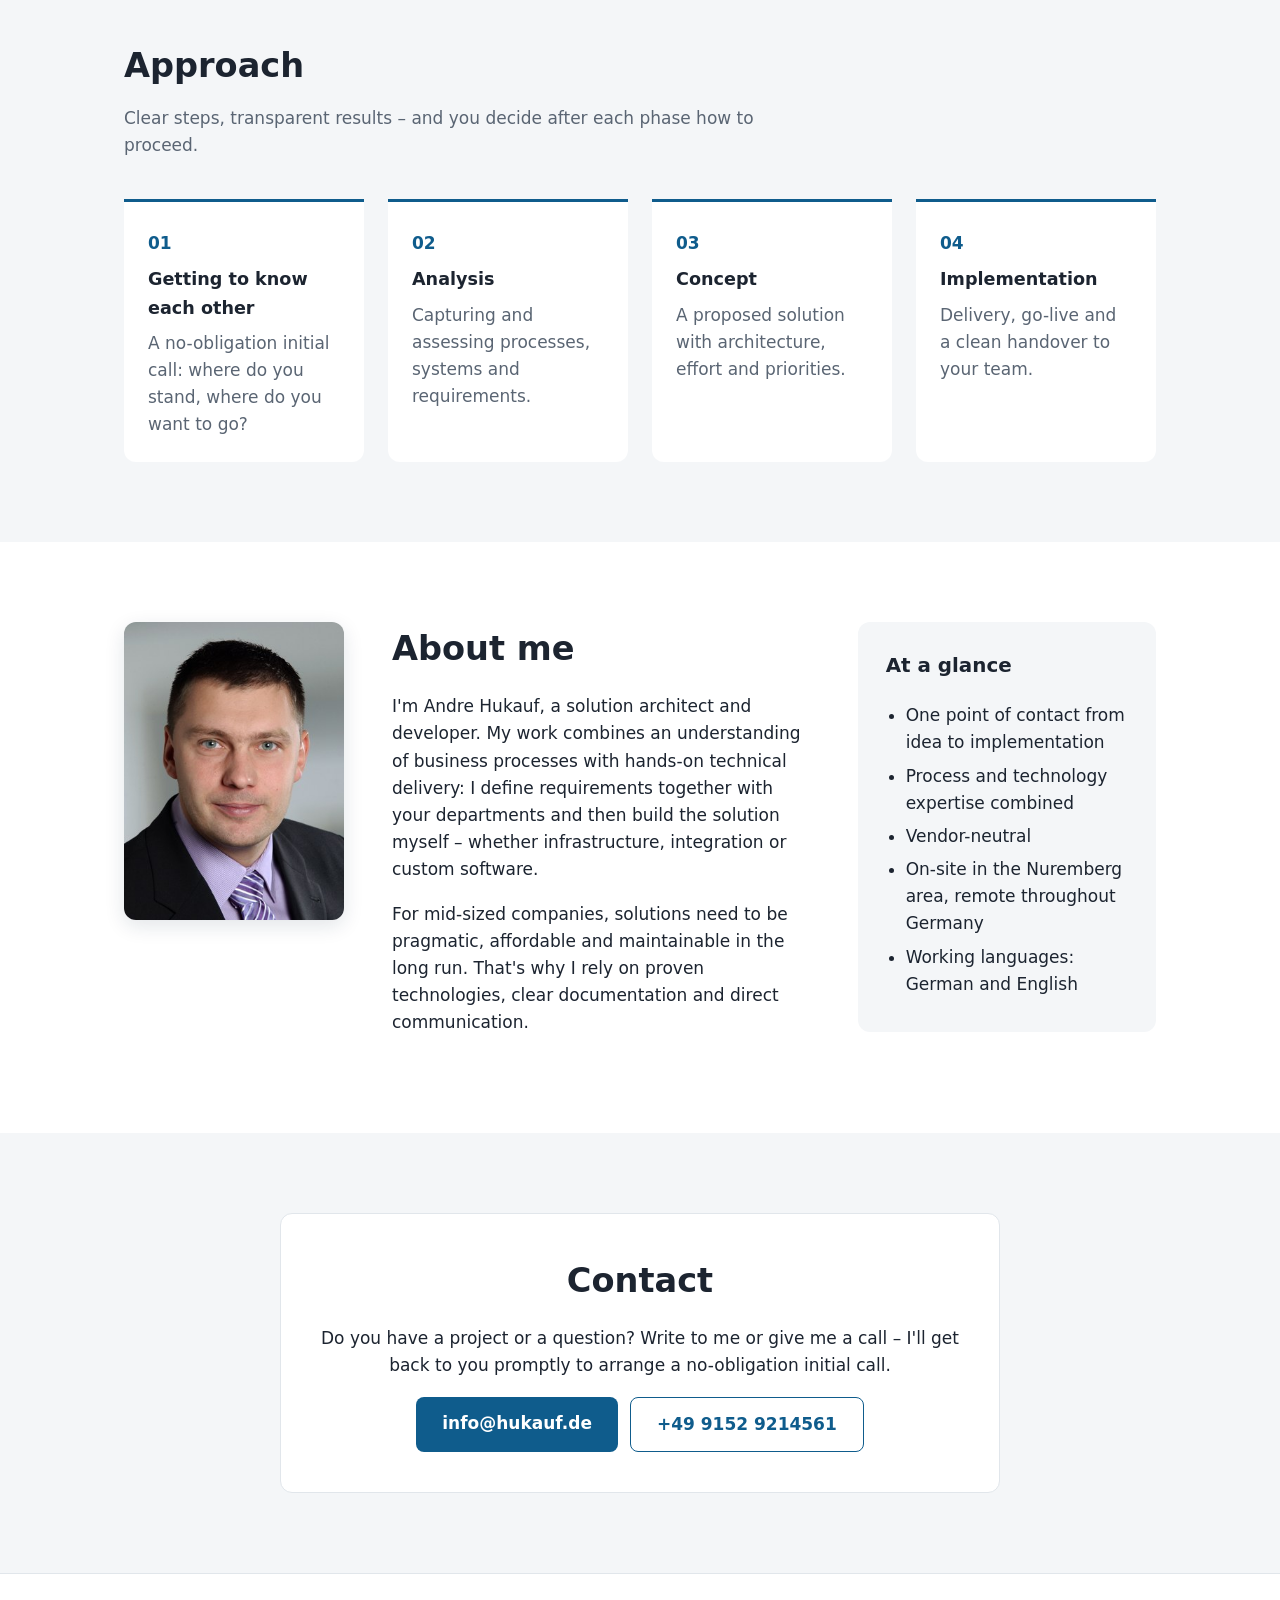
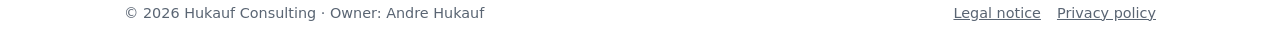
==== commit 1e63f203: "Logo-Icon neben dem Firmennamen in der Kopfzeile Co-Authored-By: Claude Opus 5.5 <noreply@anthropic." ====
--- a/en/index.html
+++ b/en/index.html
@@ -3,7 +3,7 @@
 <head>
   <meta charset="utf-8">
   <meta name="viewport" content="width=device-width, initial-scale=1">
-  <title>Hukauf Consulting – IT &amp; Process Consulting in Nuremberg, Germany</title>
+  <title>IT &amp; Process Consulting Nuremberg | Hukauf Consulting</title>
   <meta name="description" content="Hukauf Consulting: process consulting, solution architecture, IT infrastructure and software development in C# and Python for mid-sized companies – based near Nuremberg, Germany, working on-site and remotely.">
   <link rel="canonical" href="https://www.hukauf.de/en/">
   <link rel="alternate" hreflang="de" href="https://www.hukauf.de/">
@@ -30,7 +30,7 @@
     "image": "https://www.hukauf.de/og-image.png",
     "email": "info@hukauf.de",
     "telephone": "+49 9152 9214561",
-    "founder": { "@type": "Person", "name": "Andre Hukauf", "image": "https://www.hukauf.de/img/andre-hukauf.jpg" },
+    "founder": { "@type": "Person", "name": "Andre Hukauf", "image": "https://www.hukauf.de/img/portrait.jpg" },
     "address": {
       "@type": "PostalAddress",
       "streetAddress": "Am Schlosspark 9",
@@ -57,7 +57,7 @@
 
 <header class="site-header">
   <div class="container">
-    <a class="logo" href="#main">Hukauf <span>Consulting</span></a>
+    <a class="logo" href="#main"><img class="logo-mark" src="/favicon.svg" width="32" height="32" alt="">Hukauf <span>Consulting</span></a>
     <nav class="nav" aria-label="Main navigation">
       <a href="#services">Services</a>
       <a href="#approach">Approach</a>
@@ -176,7 +176,7 @@
 
   <section id="about">
     <div class="container about">
-      <img class="portrait" src="/img/andre-hukauf.jpg" width="314" height="425" alt="Portrait of Andre Hukauf" loading="lazy" decoding="async">
+      <img class="portrait" src="/img/portrait.jpg" width="314" height="425" alt="Portrait of Andre Hukauf" loading="lazy" decoding="async">
       <div>
         <h2 class="section-title">About me</h2>
         <p>I'm Andre Hukauf, a solution architect and developer. My work combines an understanding of business processes with hands-on technical delivery: I define requirements together with your departments and then build the solution myself – whether infrastructure, integration or custom software.</p>
--- a/style.css
+++ b/style.css
@@ -86,7 +86,15 @@
   text-decoration: none;
   letter-spacing: 0.2px;
 }
-.logo span { color: var(--accent); }
+.logo span { color: var(--accent); margin-left: 0.25em; }
+.logo { display: inline-flex; align-items: center; }
+.logo-mark {
+  width: 32px;
+  height: 32px;
+  border-radius: 7px;
+  margin-right: 10px;
+  flex-shrink: 0;
+}
 .nav { display: flex; gap: 20px; flex-wrap: wrap; }
 .nav a {
   color: var(--muted);
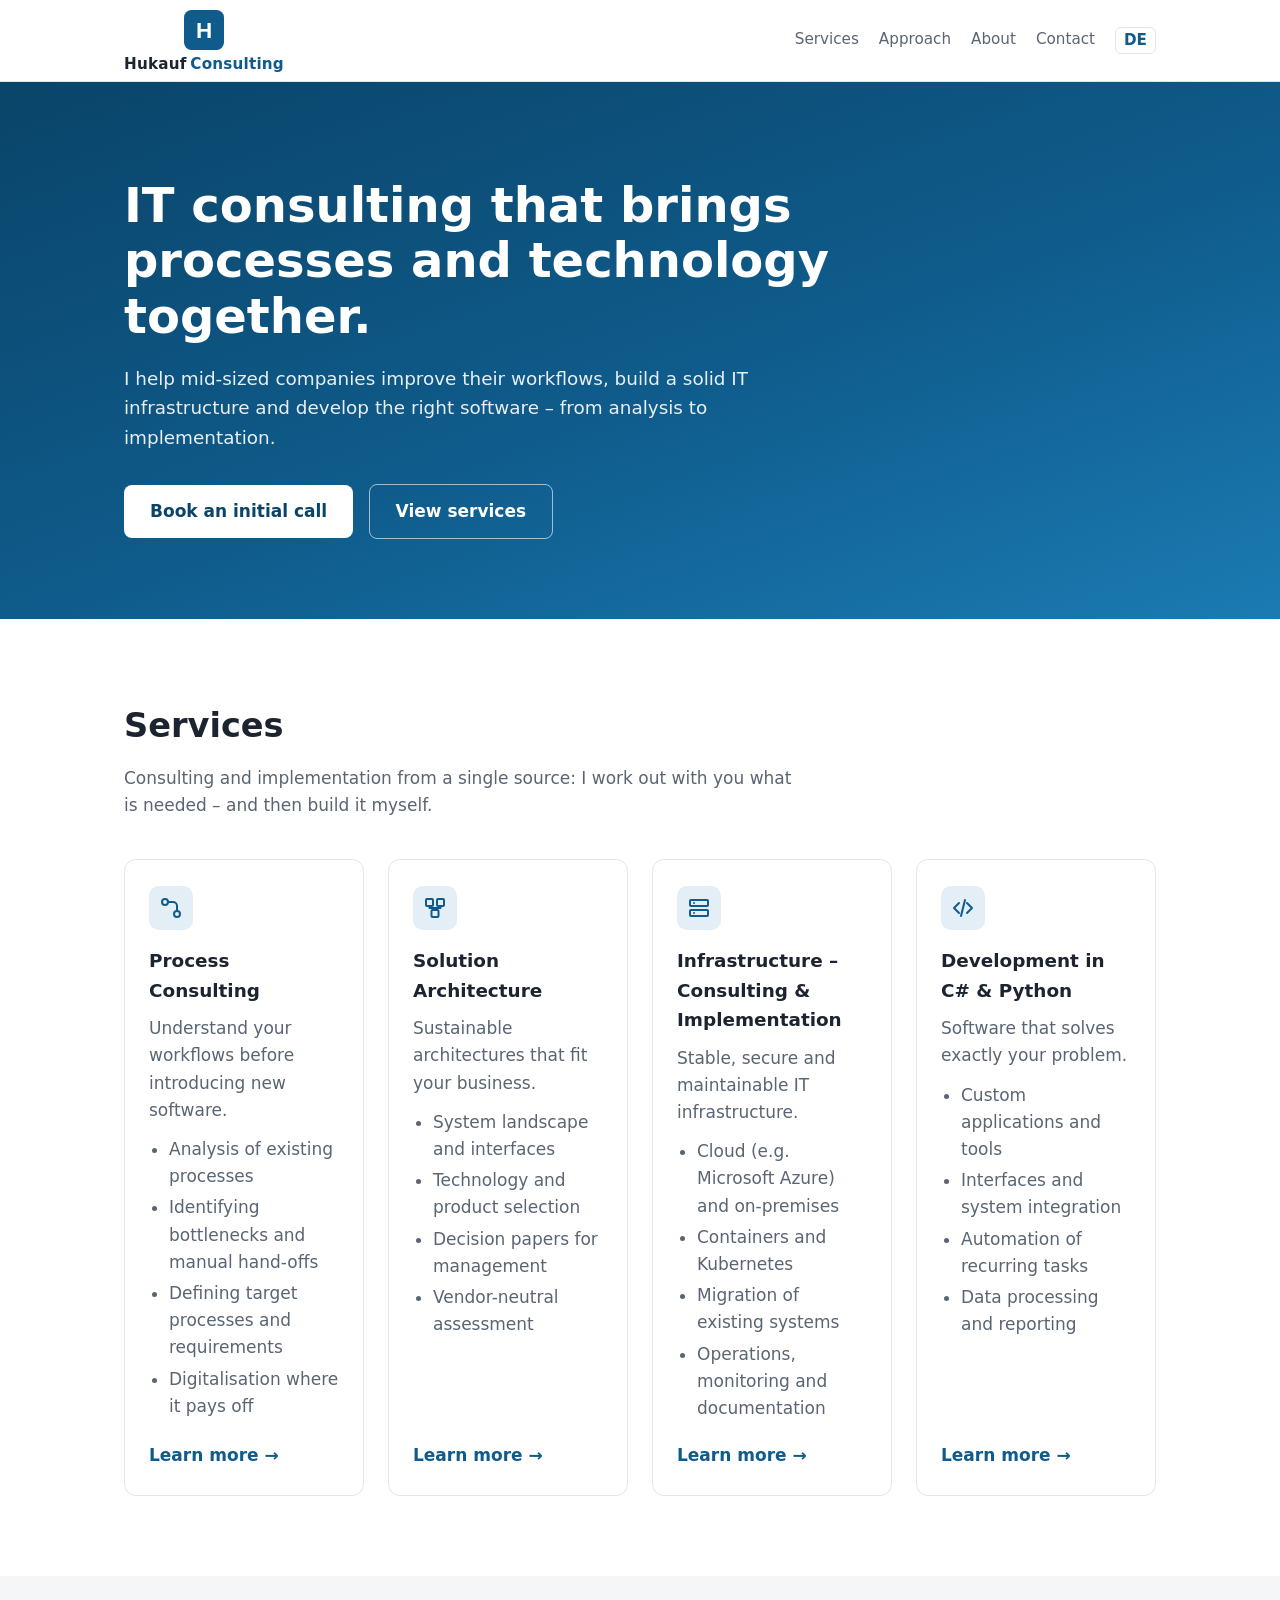
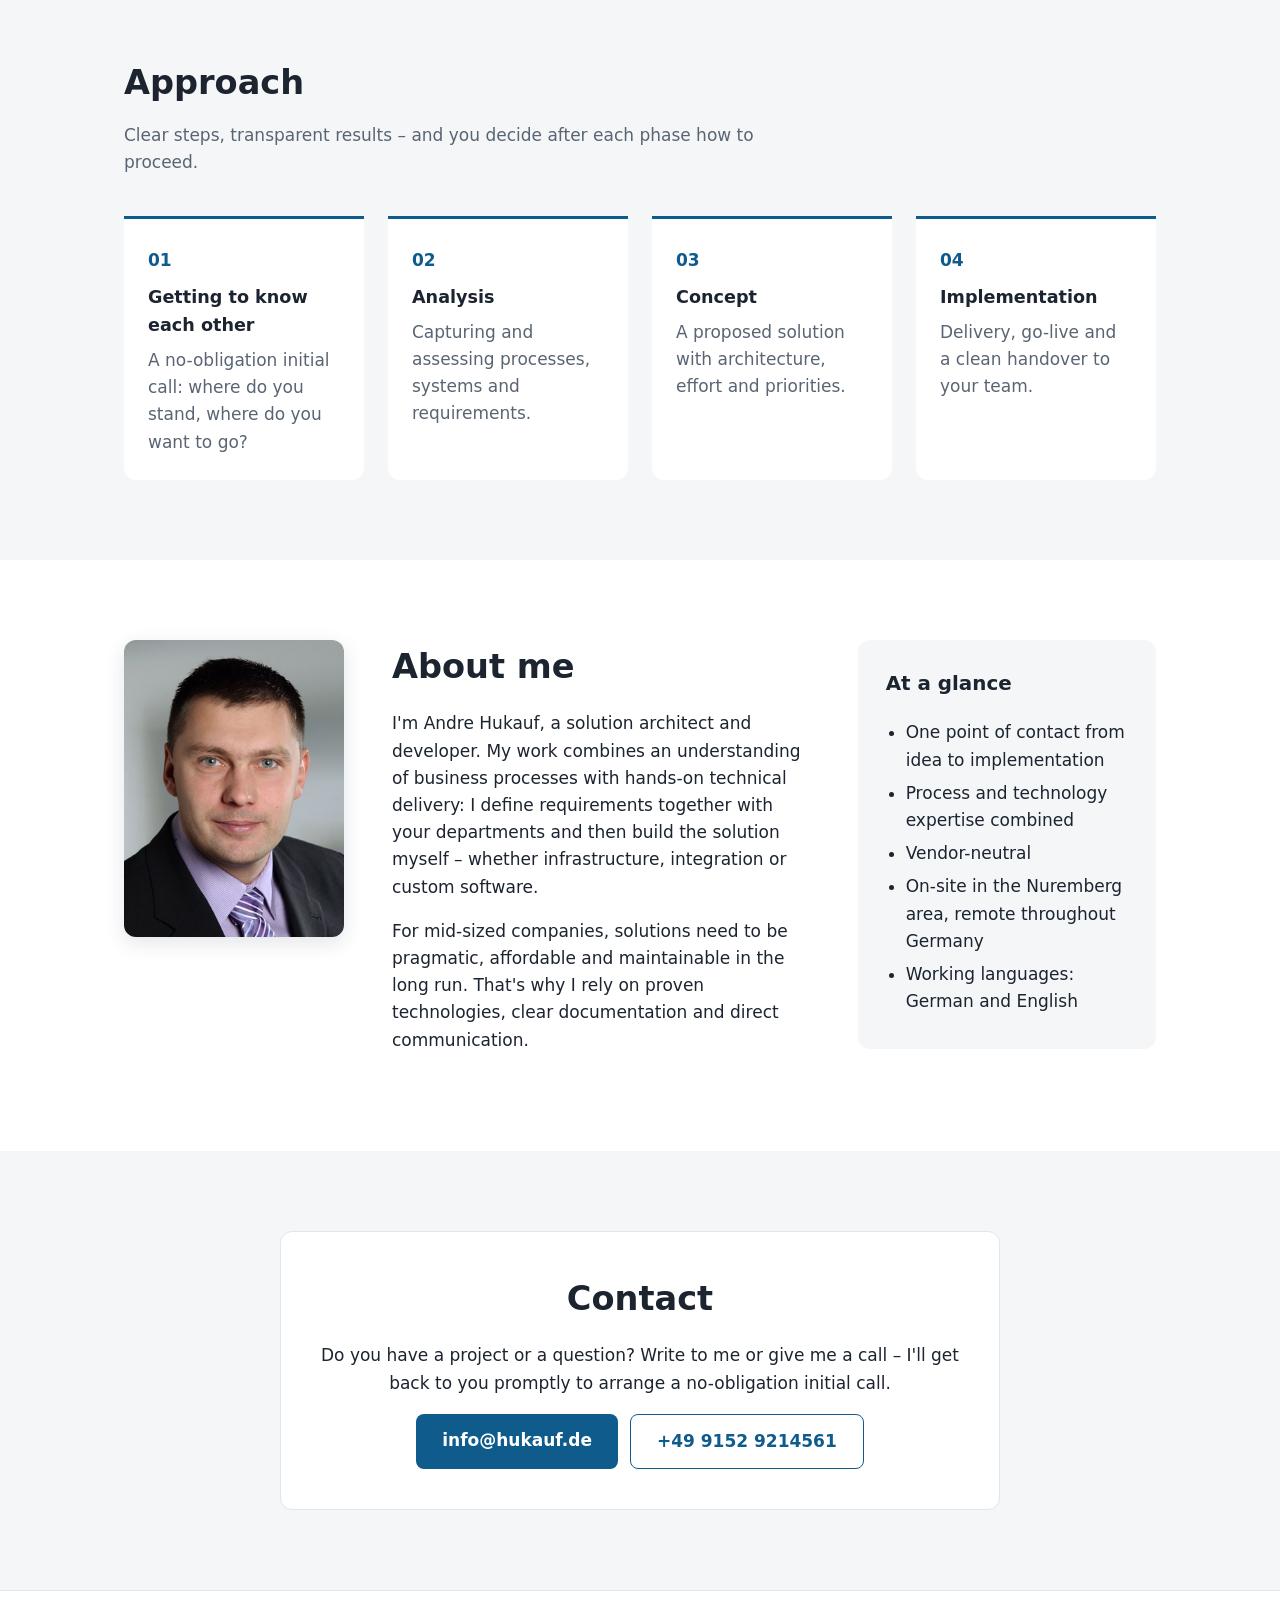
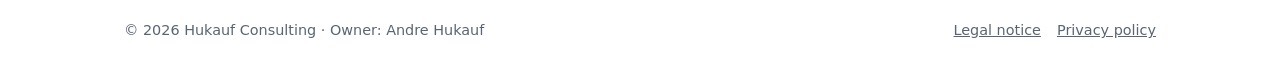
==== commit 975536cc: "Kopfzeile: Logo im Stil der Logo-Datei (Icon über Schriftzug) Co-Authored-By: Claude Opus 5.5 <norep" ====
--- a/en/index.html
+++ b/en/index.html
@@ -57,7 +57,7 @@
 
 <header class="site-header">
   <div class="container">
-    <a class="logo" href="#main"><img class="logo-mark" src="/favicon.svg" width="32" height="32" alt="">Hukauf <span>Consulting</span></a>
+    <a class="logo" href="#main"><img class="logo-mark" src="/favicon.svg" width="40" height="40" alt=""><span class="logo-text">Hukauf<span>Consulting</span></span></a>
     <nav class="nav" aria-label="Main navigation">
       <a href="#services">Services</a>
       <a href="#approach">Approach</a>
--- a/style.css
+++ b/style.css
@@ -41,7 +41,7 @@
 }
 .hero a:focus-visible { outline-color: #ffffff; }
 
-#main, section[id] { scroll-margin-top: 80px; }
+#main, section[id] { scroll-margin-top: 100px; }
 
 body {
   margin: 0;
@@ -86,13 +86,20 @@
   text-decoration: none;
   letter-spacing: 0.2px;
 }
-.logo span { color: var(--accent); margin-left: 0.25em; }
-.logo { display: inline-flex; align-items: center; }
+.logo-text span { color: var(--accent); margin-left: 0.25em; }
+.logo {
+  display: inline-flex;
+  flex-direction: column;
+  align-items: center;
+  padding: 10px 0 8px;
+  font-size: 0.95rem;
+  line-height: 1.2;
+}
+.logo-text { display: flex; color: var(--text); margin: 0; }
 .logo-mark {
-  width: 32px;
-  height: 32px;
-  border-radius: 7px;
-  margin-right: 10px;
+  width: 40px;
+  height: 40px;
+  margin-bottom: 5px;
   flex-shrink: 0;
 }
 .nav { display: flex; gap: 20px; flex-wrap: wrap; }
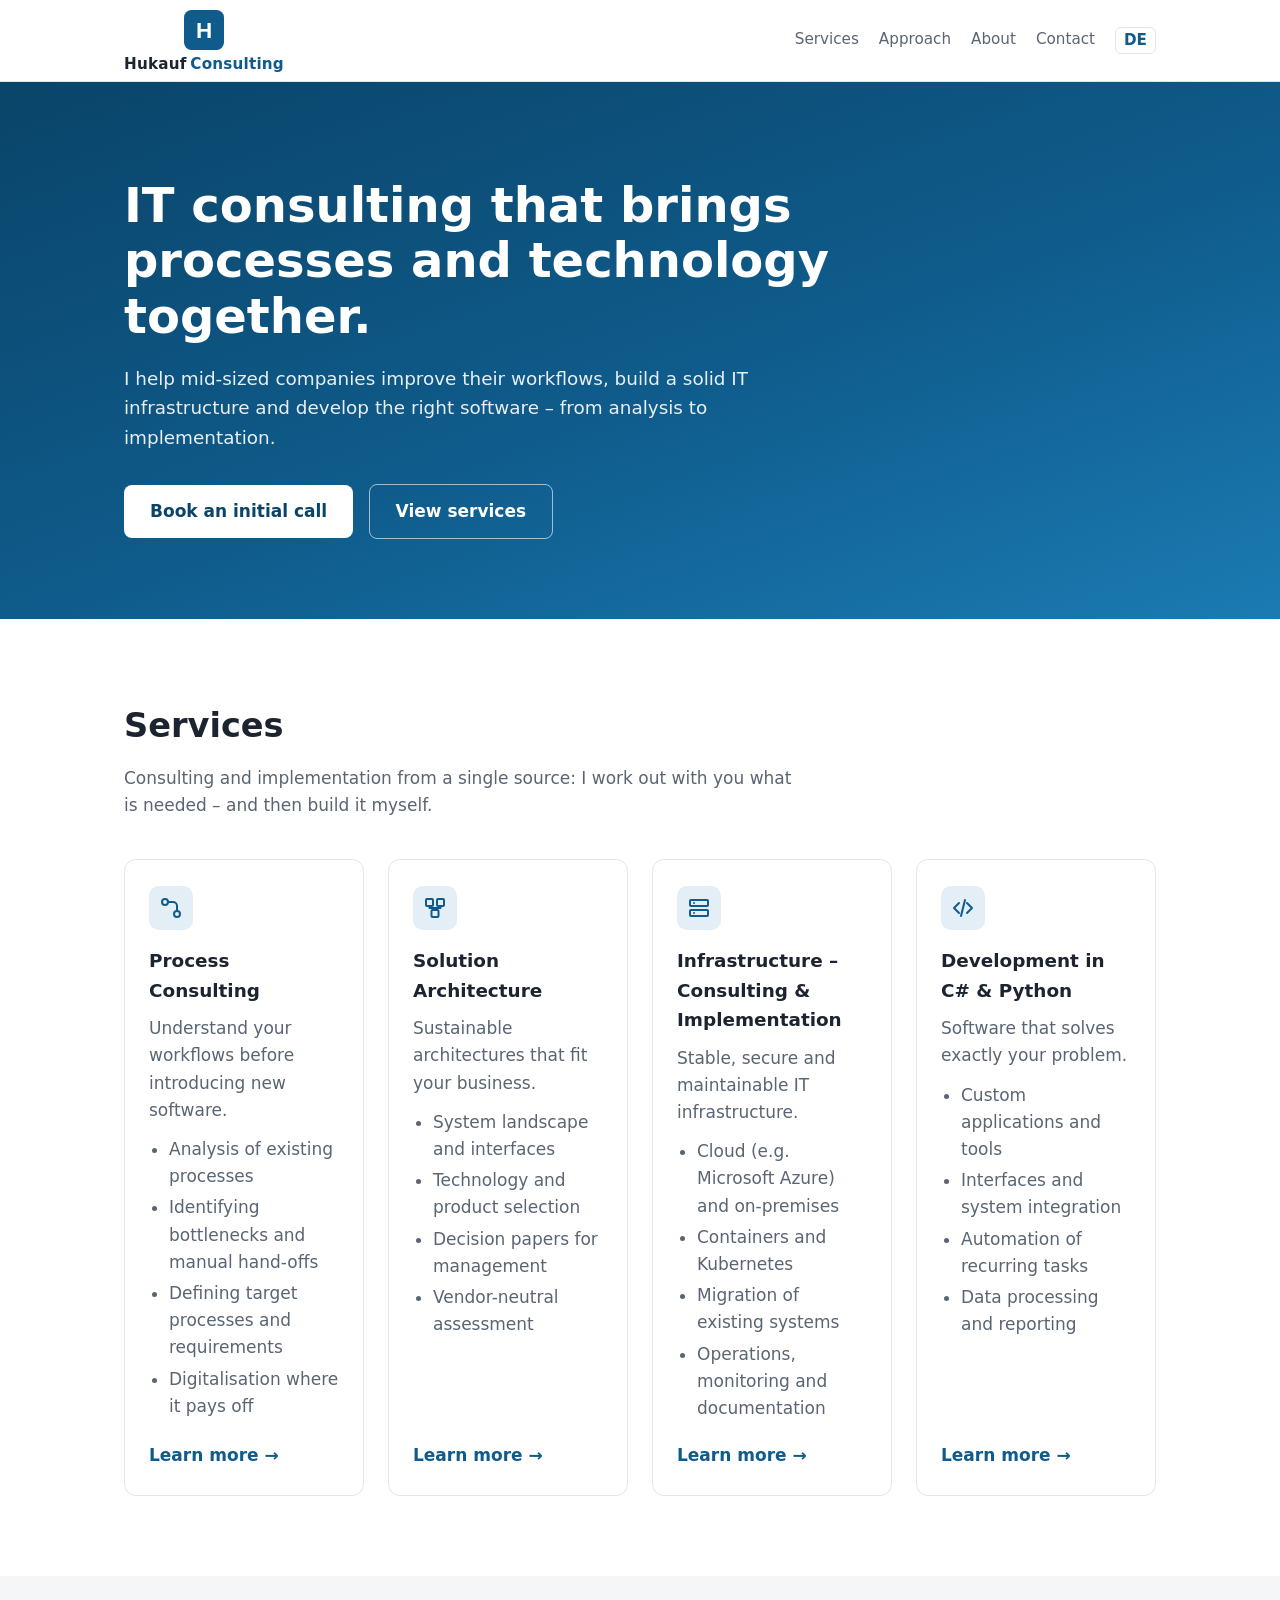
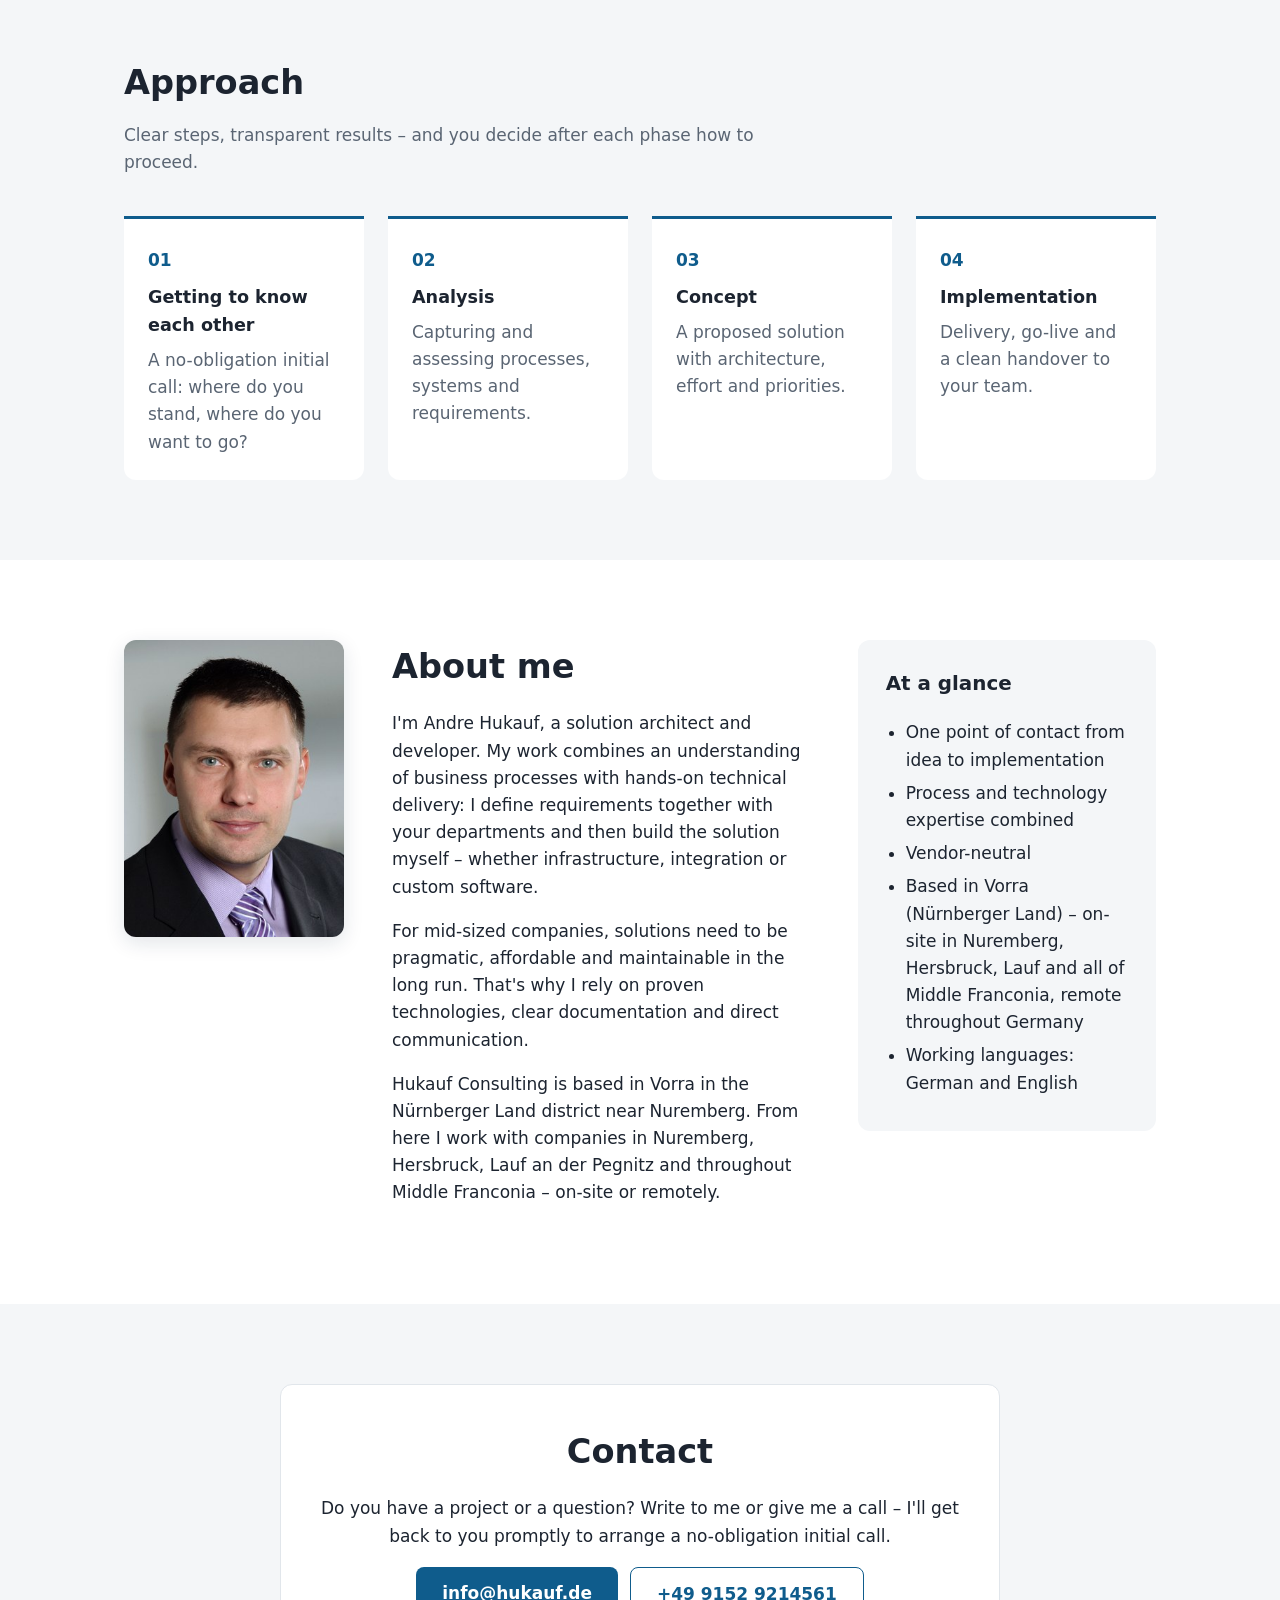
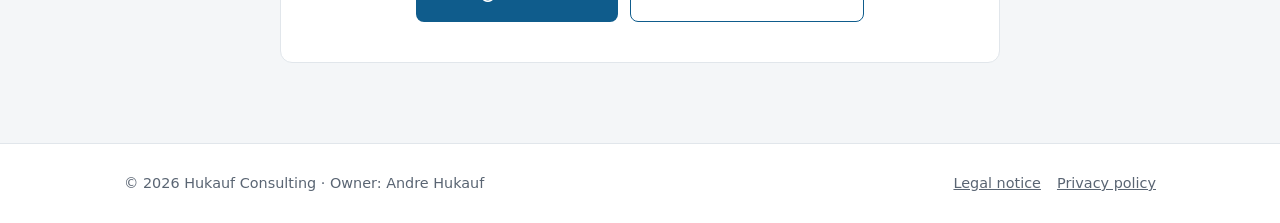
==== commit 1e71f5b6: "Standort Vorra/Nürnberger Land ergänzen, llms.txt hinzufügen - Vorra, Hersbruck, Lauf und Nürnberger" ====
--- a/en/index.html
+++ b/en/index.html
@@ -4,7 +4,7 @@
   <meta charset="utf-8">
   <meta name="viewport" content="width=device-width, initial-scale=1">
   <title>IT &amp; Process Consulting Nuremberg | Hukauf Consulting</title>
-  <meta name="description" content="Hukauf Consulting: process consulting, solution architecture, IT infrastructure and software development in C# and Python for mid-sized companies – based near Nuremberg, Germany, working on-site and remotely.">
+  <meta name="description" content="Hukauf Consulting: process consulting, solution architecture, IT infrastructure and software development in C# and Python for mid-sized companies – based in Vorra near Nuremberg, Germany, working on-site and remotely.">
   <link rel="canonical" href="https://www.hukauf.de/en/">
   <link rel="alternate" hreflang="de" href="https://www.hukauf.de/">
   <link rel="alternate" hreflang="en" href="https://www.hukauf.de/en/">
@@ -40,7 +40,11 @@
       "addressCountry": "DE"
     },
     "areaServed": [
+      { "@type": "City", "name": "Vorra" },
       { "@type": "City", "name": "Nuremberg" },
+      { "@type": "City", "name": "Hersbruck" },
+      { "@type": "City", "name": "Lauf an der Pegnitz" },
+      { "@type": "AdministrativeArea", "name": "Nürnberger Land district" },
       { "@type": "AdministrativeArea", "name": "Middle Franconia" },
       { "@type": "Country", "name": "Germany" }
     ],
@@ -181,6 +185,7 @@
         <h2 class="section-title">About me</h2>
         <p>I'm Andre Hukauf, a solution architect and developer. My work combines an understanding of business processes with hands-on technical delivery: I define requirements together with your departments and then build the solution myself – whether infrastructure, integration or custom software.</p>
         <p>For mid-sized companies, solutions need to be pragmatic, affordable and maintainable in the long run. That's why I rely on proven technologies, clear documentation and direct communication.</p>
+        <p>Hukauf Consulting is based in Vorra in the Nürnberger Land district near Nuremberg. From here I work with companies in Nuremberg, Hersbruck, Lauf an der Pegnitz and throughout Middle Franconia – on-site or remotely.</p>
       </div>
       <div class="facts">
         <h3>At a glance</h3>
@@ -188,7 +193,7 @@
           <li>One point of contact from idea to implementation</li>
           <li>Process and technology expertise combined</li>
           <li>Vendor-neutral</li>
-          <li>On-site in the Nuremberg area, remote throughout Germany</li>
+          <li>Based in Vorra (Nürnberger Land) – on-site in Nuremberg, Hersbruck, Lauf and all of Middle Franconia, remote throughout Germany</li>
           <li>Working languages: German and English</li>
         </ul>
       </div>
